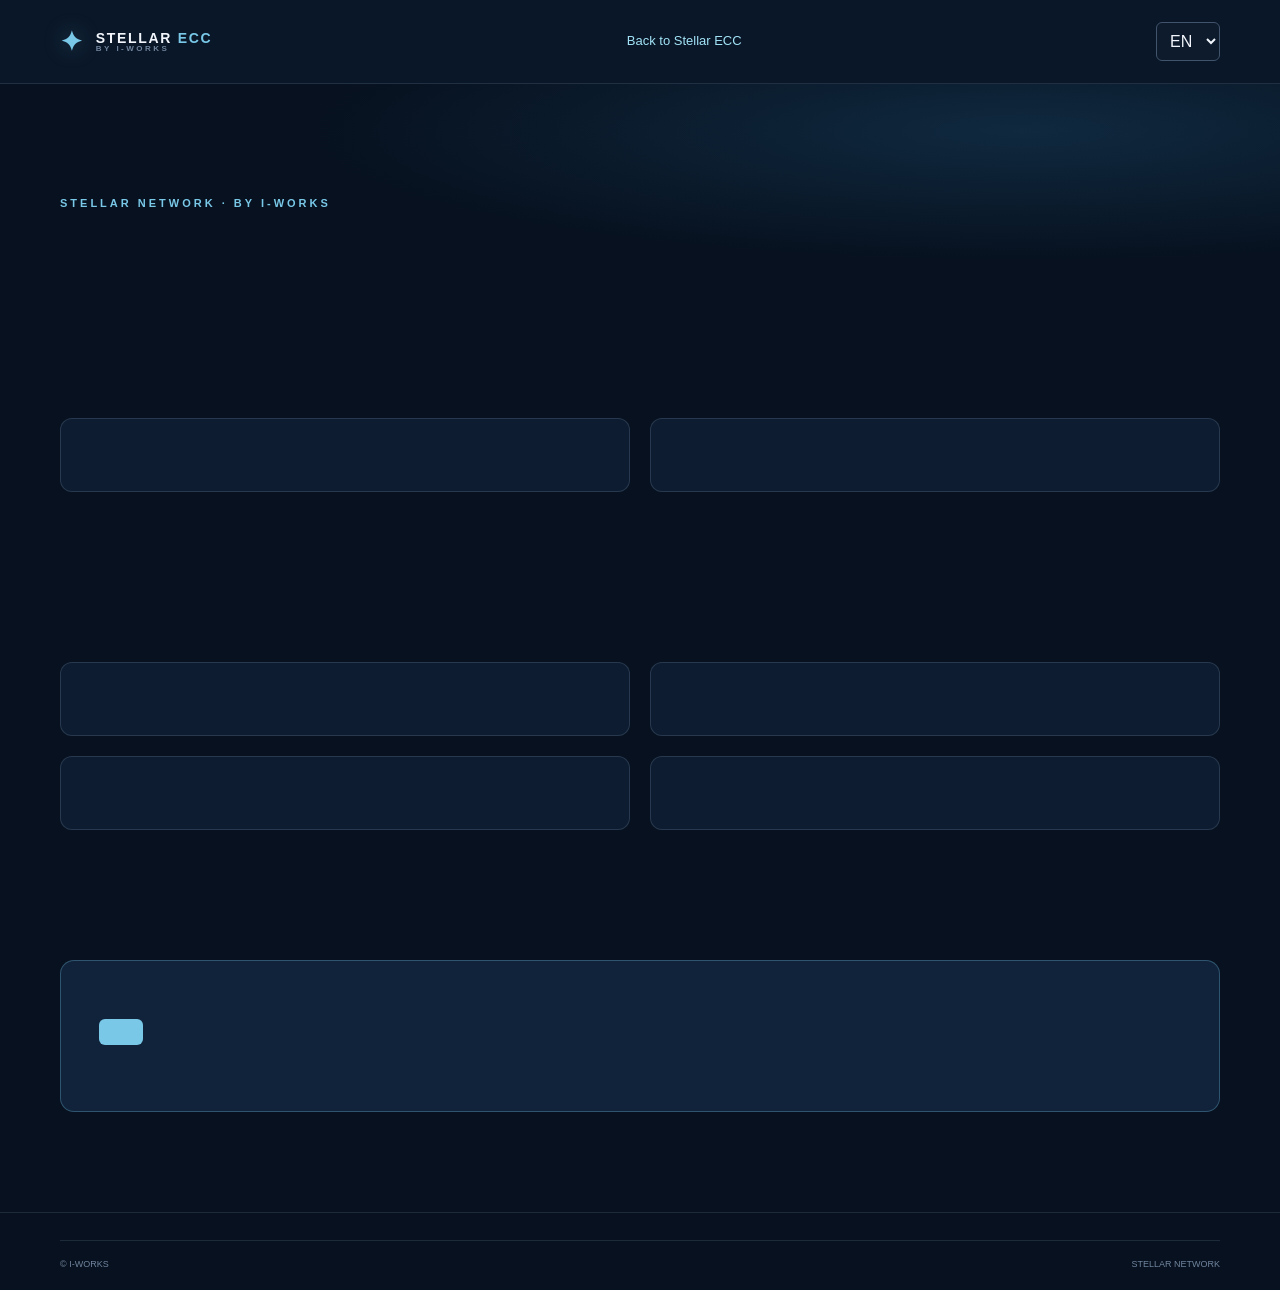
==== network.html @ f01dbefc "Add STELLAR NETWORK enterprise page with two deployment models" ====
<!doctype html>
<html lang="en"><head><meta charset="utf-8"><meta name="viewport" content="width=device-width,initial-scale=1"><meta name="theme-color" content="#07111f"><meta name="description" content="STELLAR NETWORK — private encrypted communication environments by I-WORKS."><title>STELLAR NETWORK — I-WORKS</title><link rel="stylesheet" href="styles.css"><style>
.network-page{min-height:100vh;background:#07111f;color:#f2f6fc}.network-header{border-bottom:1px solid rgba(163,190,220,.14);background:#0a1728}.network-top{display:flex;align-items:center;justify-content:space-between;gap:16px;padding:22px 0;flex-wrap:wrap}.network-back{color:#a2e3f6;font-size:13px}.network-hero{padding:110px 0 85px;background:radial-gradient(ellipse at 80% 20%,rgba(41,112,158,.25),transparent 50%)}.network-kicker{font-size:11px;letter-spacing:3px;color:#79c8e8;font-weight:700}.network-hero h1{font:700 clamp(40px,6vw,76px)/1.15 Manrope,sans-serif;margin:20px 0;max-width:850px}.network-intro{max-width:720px;color:#b6c6d7;font-size:17px}.network-section{padding:70px 0}.network-section h2{font:700 clamp(28px,4vw,44px) Manrope,sans-serif;margin-bottom:30px}.network-grid{display:grid;grid-template-columns:repeat(2,minmax(0,1fr));gap:20px}.network-card{border:1px solid rgba(163,190,220,.18);border-radius:12px;background:#0d1c30;padding:30px}.network-card h3{color:#a2e3f6;font-size:19px;margin-bottom:12px}.network-card p{color:#b6c6d7;font-size:14px}.network-cta{padding:60px 0 100px}.network-cta-inner{border:1px solid rgba(121,200,232,.3);border-radius:14px;padding:38px;background:#10233a}.network-cta-inner p{color:#b6c6d7;margin:12px 0 20px}.network-cta-inner a{display:inline-block;background:#79c8e8;color:#07111f;padding:13px 22px;border-radius:6px;font-weight:700}.network-notice{color:#9aabc0;font-size:12px;margin-top:22px}.network-select{background:#0d1b2d;color:#f2f6fc;border:1px solid #41546b;padding:9px;border-radius:6px}a:focus-visible,select:focus-visible{outline:3px solid #a2e3f6;outline-offset:3px}@media(max-width:700px){.network-hero{padding:75px 0}.network-grid{grid-template-columns:1fr}.network-card{padding:22px}.network-top{padding:18px 0}}
</style></head><body class="network-page"><header class="network-header"><div class="container network-top"><a class="brand" href="index.html"><span class="brand-mark">✦</span><span>STELLAR <b>ECC</b><small>BY I-WORKS</small></span></a><a class="network-back" href="index.html" data-n="back">Back to Stellar ECC</a><label><span class="sr-only">Language</span><select class="network-select" id="languageSelect" aria-label="Choose language"><option value="en">EN</option><option value="mk">МК</option><option value="sq">SQ</option><option value="ru">RU</option><option value="fr">FR</option><option value="it">IT</option></select></label></div></header><main><section class="network-hero"><div class="container"><p class="network-kicker">STELLAR NETWORK · BY I-WORKS</p><h1 data-n="hero"></h1><p class="network-intro" data-n="intro"></p></div></section><section class="network-section"><div class="container"><h2 data-n="models"></h2><div class="network-grid"><article class="network-card"><h3 data-n="cloud"></h3><p data-n="cloudText"></p></article><article class="network-card"><h3 data-n="dedicated"></h3><p data-n="dedicatedText"></p></article></div></div></section><section class="network-section"><div class="container"><h2 data-n="design"></h2><div class="network-grid"><article class="network-card"><h3 data-n="members"></h3><p data-n="membersText"></p></article><article class="network-card"><h3 data-n="admin"></h3><p data-n="adminText"></p></article><article class="network-card"><h3 data-n="monitor"></h3><p data-n="monitorText"></p></article><article class="network-card"><h3 data-n="design"></h3><p data-n="designText"></p></article></div></div></section><section class="network-cta"><div class="container"><div class="network-cta-inner"><h2 data-n="request"></h2><p data-n="requestText"></p><a href="mailto:contact@stellarecc.com?subject=STELLAR%20NETWORK%20Enterprise%20Inquiry" data-n="request"></a><p class="network-notice" data-n="notice"></p></div></div></section></main><footer class="site-footer"><div class="container footer-bottom"><span>© <span id="year"></span> I-WORKS</span><span>STELLAR NETWORK</span></div></footer><script src="network.js"></script></body></html>
---- styles.css ----
:root{--bg:#07111f;--bg-soft:#0a1728;--panel:#0d1c30;--panel-2:#10233a;--ink:#f2f6fc;--muted:#9aabc0;--muted-2:#71859e;--line:rgba(163,190,220,.14);--accent:#79c8e8;--accent-strong:#a2e3f6;--max:1160px}
*{box-sizing:border-box;margin:0;padding:0}
html{scroll-behavior:smooth;scroll-padding-top:92px}
body{background:var(--bg);color:var(--ink);font-family:"DM Sans",sans-serif;line-height:1.7;-webkit-font-smoothing:antialiased}
a{color:inherit;text-decoration:none}
button,select{font:inherit}
.container{width:min(var(--max),calc(100% - 56px));margin-inline:auto}
.sr-only{position:absolute;width:1px;height:1px;padding:0;margin:-1px;overflow:hidden;clip:rect(0,0,0,0);white-space:nowrap;border:0}
.site-header{height:84px;position:sticky;top:0;z-index:50;background:rgba(7,17,31,.88);backdrop-filter:blur(20px);border-bottom:1px solid var(--line)}
.nav-wrap{height:100%;display:flex;align-items:center;justify-content:space-between;gap:28px}
.brand{display:flex;align-items:center;gap:11px;font:800 14px Manrope,sans-serif;letter-spacing:1.7px;white-space:nowrap}
.brand-mark{color:var(--accent);font-size:27px;text-shadow:0 0 22px rgba(121,200,232,.4)}
.brand b{color:var(--accent)}
.brand small{display:block;color:var(--muted-2);font:600 8px "DM Sans",sans-serif;letter-spacing:2.5px;margin-top:-2px}
.nav-links{display:flex;align-items:center;gap:29px}
.nav-links a{font-size:12px;color:#b2bfd0;transition:color .2s}
.nav-links a:hover,.site-footer a:hover{color:var(--accent-strong)}
.nav-actions{display:flex;align-items:center;gap:13px}
.language-select{color:var(--ink);background:#0d1b2d;border:1px solid var(--line);border-radius:7px;padding:9px 10px;font-size:11px;outline:none}
.language-select option{background:#0d1b2d}
.nav-cta{font-size:11px;font-weight:700;border:1px solid rgba(121,200,232,.45);border-radius:6px;padding:10px 15px}
.nav-cta span{color:var(--accent);margin-left:9px}
.menu-toggle{display:none;background:none;border:0;color:var(--ink);font-size:25px}
.hero{min-height:690px;position:relative;overflow:hidden;display:flex;align-items:center;background:radial-gradient(ellipse at 78% 42%,rgba(41,112,158,.18),transparent 38%),linear-gradient(115deg,#07111f 22%,#0a1a2d 100%)}
.hero-grid{position:absolute;inset:0;opacity:.16;background-image:linear-gradient(rgba(151,190,220,.12) 1px,transparent 1px),linear-gradient(90deg,rgba(151,190,220,.12) 1px,transparent 1px);background-size:68px 68px;mask-image:linear-gradient(90deg,transparent,#000)}
.hero-orb{position:absolute;border:1px solid rgba(121,200,232,.13);border-radius:50%;pointer-events:none}
.orb-a{width:520px;height:520px;right:8%;top:9%;box-shadow:0 0 100px rgba(54,133,174,.09),inset 0 0 100px rgba(54,133,174,.06)}
.orb-b{width:340px;height:340px;right:15%;top:22%;border-style:dashed;opacity:.55}
.hero-inner{position:relative;padding:112px 0 125px;z-index:1}
.eyebrow{display:flex;align-items:center;gap:12px;color:var(--accent);font-size:9px;font-weight:700;letter-spacing:2.5px}
.eyebrow-line{width:28px;height:1px;background:var(--accent)}
.hero h1,.section-heading h2,.guidance-inner h2,.download-inner h2{font:700 clamp(43px,6.2vw,76px)/1.12 Manrope,sans-serif;letter-spacing:-3.5px}
.hero h1{margin-top:27px;max-width:760px}
.hero h1 span,.section-heading h2 span,.guidance-inner h2 span,.download-inner h2 span{color:var(--accent)}
.hero-copy{max-width:570px;margin-top:25px;color:#a9b8c9;font-size:15px;line-height:1.9}
.hero-buttons{display:flex;gap:13px;flex-wrap:wrap;margin-top:34px}
.button{min-height:49px;display:inline-flex;align-items:center;justify-content:center;gap:24px;padding:0 20px;border-radius:5px;font-size:11px;font-weight:700;transition:transform .2s,border-color .2s,background .2s}
.button:hover{transform:translateY(-2px)}
.button-primary{background:var(--accent);color:#071522;box-shadow:0 8px 30px rgba(121,200,232,.12)}
.button-primary:hover{background:var(--accent-strong)}
.button-quiet{border:1px solid var(--line);color:#d9e3ef}
.button-quiet:hover{border-color:rgba(121,200,232,.5)}
.hero-meta{display:flex;align-items:center;gap:10px;color:var(--muted-2);font-size:11px;margin-top:54px}
.meta-star{color:var(--accent);font-size:17px}
.hero-index{position:absolute;right:0;bottom:35px;display:flex;align-items:center;gap:12px;color:#71869e;font-size:9px;letter-spacing:1.5px}
.hero-index span:first-child{color:var(--accent)}.hero-index i{width:52px;height:1px;background:var(--line)}
.community-strip{background:#0a1727;border-block:1px solid var(--line);padding:36px 0}
.community-inner{display:flex;align-items:center;justify-content:space-between;gap:35px}
.eyebrow.small{font-size:8px}
.community-inner h2{font:600 22px Manrope,sans-serif;margin-top:8px}
.stat-block{min-width:210px;display:grid;grid-template-columns:auto;justify-items:end}
.stat-block strong{font:700 38px Manrope,sans-serif;color:var(--accent)}
.stat-block>span{font-size:9px;font-weight:700;letter-spacing:1.8px}
.stat-block small{font-size:10px;color:var(--muted-2);margin-top:4px}
.section{padding-block:112px}
.overview-section{display:grid;grid-template-columns:1fr .85fr;gap:100px;align-items:center}
.section-heading h2,.guidance-inner h2{font-size:clamp(36px,4.6vw,55px);letter-spacing:-2.5px;margin-top:22px}
.overview-copy{padding-left:30px;border-left:1px solid rgba(121,200,232,.28)}
.overview-copy p{font-size:14px;color:#c0ccda;line-height:2}
.overview-copy .muted{color:var(--muted-2);font-size:12px;margin-top:15px}
.security-section{padding:110px 0 100px;background:#091727;border-block:1px solid var(--line)}
.centered{text-align:center;max-width:790px;margin:0 auto}
.centered .eyebrow{justify-content:center}
.section-intro{max-width:660px;color:var(--muted);font-size:13px;line-height:1.9;margin-top:18px}
.centered .section-intro{margin-inline:auto}
.security-layout{display:grid;grid-template-columns:.8fr 1.2fr;gap:75px;align-items:center;margin-top:65px}
.security-art{height:410px;position:relative;display:grid;place-items:center;overflow:hidden}
.art-ring{position:absolute;border:1px solid rgba(121,200,232,.23);border-radius:50%;transform:rotate(-28deg)}
.ring-one{width:330px;height:190px}.ring-two{width:430px;height:270px;border-style:dashed;opacity:.65}
.art-core{width:105px;height:105px;display:grid;place-items:center;border:1px solid rgba(121,200,232,.6);border-radius:28px 28px 38px 38px;background:linear-gradient(145deg,#17344b,#0b1a2b);color:var(--accent);font-size:47px;box-shadow:0 0 75px rgba(71,159,198,.18)}
.art-label{position:absolute;bottom:24px;text-align:center;font-size:9px;letter-spacing:2px;color:#9bacc0;line-height:2}
.art-label b{color:var(--accent);font-size:8px}
.security-list{border-top:1px solid var(--line)}
.security-item{display:grid;grid-template-columns:42px 1fr;gap:15px;padding:23px 0;border-bottom:1px solid var(--line)}
.item-number{font:600 11px Manrope,sans-serif;color:var(--accent);padding-top:4px}
.security-item h3,.feature-card h3{font:650 16px Manrope,sans-serif;margin-bottom:8px}
.security-item p{font-size:12px;color:var(--muted);line-height:1.9}
.tag-row{display:flex;gap:7px;flex-wrap:wrap;margin-top:12px}
.tag-row span{font-size:9px;color:#b9d9e8;border:1px solid rgba(121,200,232,.2);padding:4px 8px;border-radius:3px}
.status-pill{display:inline-block;margin-top:11px;padding:5px 8px;border:1px solid rgba(226,184,111,.35);border-radius:3px;color:#e5c58d;font-size:8px;font-weight:700;letter-spacing:1px}
.important-note{display:flex;gap:14px;align-items:flex-start;background:rgba(121,200,232,.055);border:1px solid rgba(121,200,232,.16);padding:18px 20px;margin-top:36px;border-radius:5px}
.note-icon{width:19px;height:19px;flex:0 0 19px;border:1px solid var(--accent);border-radius:50%;display:grid;place-items:center;color:var(--accent);font:700 11px Manrope}
.important-note p{font-size:11px;color:#b1c0d0;line-height:1.9}
.features-section .section-intro{margin-top:13px}
.feature-grid{display:grid;grid-template-columns:repeat(4,1fr);gap:13px;margin-top:43px}
.feature-card{position:relative;min-height:235px;padding:25px 21px;background:linear-gradient(145deg,#102138,#0b192a);border:1px solid var(--line);border-radius:6px;transition:transform .2s,border-color .2s}
.feature-card:hover{transform:translateY(-4px);border-color:rgba(121,200,232,.4)}
.feature-symbol{color:var(--accent);font-size:26px}
.card-index{position:absolute;right:20px;top:27px;color:#657a91;font-size:9px;letter-spacing:1px}
.feature-card h3{margin-top:32px}
.feature-card>p:last-child{font-size:11px;color:var(--muted);line-height:1.9}
.guidance-section{padding:105px 0;background:#0a1727;border-block:1px solid var(--line)}
.guidance-inner{display:grid;grid-template-columns:1fr 1fr;gap:85px;align-items:center}
.guidance-inner .section-intro{max-width:440px}
.guidance-list{list-style:none;border-top:1px solid var(--line)}
.guidance-list li{position:relative;padding:14px 10px 14px 28px;border-bottom:1px solid var(--line);font-size:12px;color:#c1ccda}
.guidance-list li:before{content:"✓";position:absolute;left:2px;color:var(--accent)}
.disclaimer{margin-top:45px;padding-top:22px;border-top:1px solid var(--line)}
.disclaimer strong{font:600 12px Manrope,sans-serif;color:#d8e5f1}
.disclaimer p{font-size:11px;color:var(--muted-2);margin-top:6px;max-width:850px}
.download-section{padding:110px 0;text-align:center;background:radial-gradient(ellipse at 50% 75%,rgba(35,103,145,.2),transparent 48%),#07111f;border-top:1px solid var(--line)}
.download-inner .eyebrow{justify-content:center}
.download-inner h2{font-size:clamp(38px,5vw,60px);margin-top:20px}
.download-inner>p:not(.eyebrow){color:var(--muted);font-size:13px;margin:16px 0 28px}
.download-button{margin:auto;min-width:220px}
.download-inner small{display:block;color:var(--muted-2);font-size:10px;margin-top:16px}
.site-footer{border-top:1px solid var(--line);padding:27px 0 18px}
.footer-main,.footer-bottom{display:flex;align-items:center;justify-content:space-between;gap:20px}
.footer-main{padding-bottom:23px}
.footer-main>p,.footer-main>a:last-child,.footer-bottom{font-size:10px;color:var(--muted-2)}
.footer-bottom{border-top:1px solid var(--line);padding-top:16px;font-size:9px}
@media(max-width:900px){.nav-links{gap:15px}.nav-links a{font-size:11px}.nav-cta{display:none}.security-layout{gap:35px}.feature-grid{grid-template-columns:repeat(2,1fr)}}
@media(max-width:700px){
.site-header{position:sticky;top:0;z-index:1000}
.nav-wrap{position:relative}
.menu-toggle{
  display:flex;align-items:center;justify-content:center;
  order:3;width:44px;height:44px;position:relative;z-index:1002;
  cursor:pointer;pointer-events:auto;touch-action:manipulation;
}
.nav-links{
  display:none;position:absolute;top:calc(100% + 1px);
  left:0;right:0;z-index:1001;padding:22px;
  background:#0a1727;border:1px solid var(--line);
  border-radius:0 0 12px 12px;box-shadow:0 18px 35px rgba(0,0,0,.4);
  flex-direction:column;align-items:stretch;gap:0;
}
.nav-links.open{display:flex}
.nav-links a{display:block;width:100%;padding:13px 4px;font-size:14px;border-bottom:1px solid var(--line)}
.container{width:min(var(--max),calc(100% - 38px))}.site-header{height:72px}.nav-wrap{gap:12px}.menu-toggle{display:block;order:3}.nav-actions{margin-left:auto}.nav-links{display:none;position:absolute;top:71px;left:0;right:0;padding:22px 22px 25px;background:#0a1727;border-bottom:1px solid var(--line);flex-direction:column;align-items:flex-start;gap:17px}.nav-links.open{display:flex}.nav-links a{font-size:13px}.hero{min-height:630px}.hero-inner{padding:95px 0 105px}.hero h1{font-size:clamp(43px,11vw,64px);letter-spacing:-2.7px}.hero-copy{font-size:13px}.orb-a{right:-260px}.orb-b{right:-180px}.hero-index{bottom:23px}.community-inner{align-items:flex-start;flex-direction:column;gap:20px}.stat-block{justify-items:start}.stat-block strong{font-size:34px}.section{padding-block:82px}.overview-section{grid-template-columns:1fr;gap:28px}.overview-copy{padding-left:18px}.section-heading h2,.guidance-inner h2{font-size:clamp(35px,9vw,48px)}.security-section,.guidance-section{padding:82px 0}.security-layout{grid-template-columns:1fr;gap:20px;margin-top:35px}.security-art{height:270px}.ring-one{width:250px;height:145px}.ring-two{width:330px;height:205px}.art-core{width:83px;height:83px;font-size:38px}.guidance-inner{grid-template-columns:1fr;gap:28px}.feature-grid{gap:10px}.feature-card{min-height:220px;padding:20px 16px}.download-section{padding:85px 0}.footer-main{align-items:flex-start;flex-wrap:wrap}.footer-main>p{order:3;width:100%}.footer-bottom{align-items:flex-start;flex-direction:column;gap:5px}}
@media(max-width:420px){.brand{font-size:12px;gap:7px}.brand-mark{font-size:23px}.language-select{padding:8px 7px}.hero-buttons{align-items:stretch;flex-direction:column;max-width:260px}.button{width:100%}.feature-grid{grid-template-columns:1fr}.feature-card{min-height:190px}.feature-card h3{margin-top:20px}.footer-bottom{font-size:8px}}
@media(prefers-reduced-motion:reduce){*,*::before,*::after{scroll-behavior:auto!important;transition:none!important;animation:none!important}}

.download-buttons{
  display:flex;
  flex-wrap:wrap;
  gap:13px;
  margin-top:30px;
}
.download-buttons .download-button{
  margin:0;
}
@media(max-width:700px){
  .download-buttons{
    flex-direction:column;
    max-width:280px;
  }
  .download-buttons .download-button{
    width:100%;
  }
}


/* Contact section */
.contact-section{padding:100px 0;background:linear-gradient(180deg,#091626,#0b1b2d)}
.contact-inner h2{font:700 clamp(36px,5vw,58px)/1.15 Manrope,sans-serif;letter-spacing:-2px;margin-top:20px}
.contact-inner>.section-intro{margin-top:16px;color:#a9b8c9}
.contact-grid{display:grid;grid-template-columns:repeat(3,minmax(0,1fr));gap:18px;margin-top:38px}
.contact-card{display:flex;flex-direction:column;gap:13px;padding:27px 23px;background:#0d1b2d;border:1px solid var(--line);border-radius:9px;transition:border-color .2s,transform .2s}
.contact-card:hover{border-color:var(--accent);transform:translateY(-3px)}
.contact-card-icon{font-size:25px;color:var(--accent)}
.contact-card h3{font:700 17px Manrope,sans-serif}
.contact-card>span:last-child{font-size:12px;color:var(--accent)}
@media(max-width:700px){.contact-section{padding:75px 0}.contact-grid{grid-template-columns:1fr;gap:12px}.contact-card{padding:22px}}
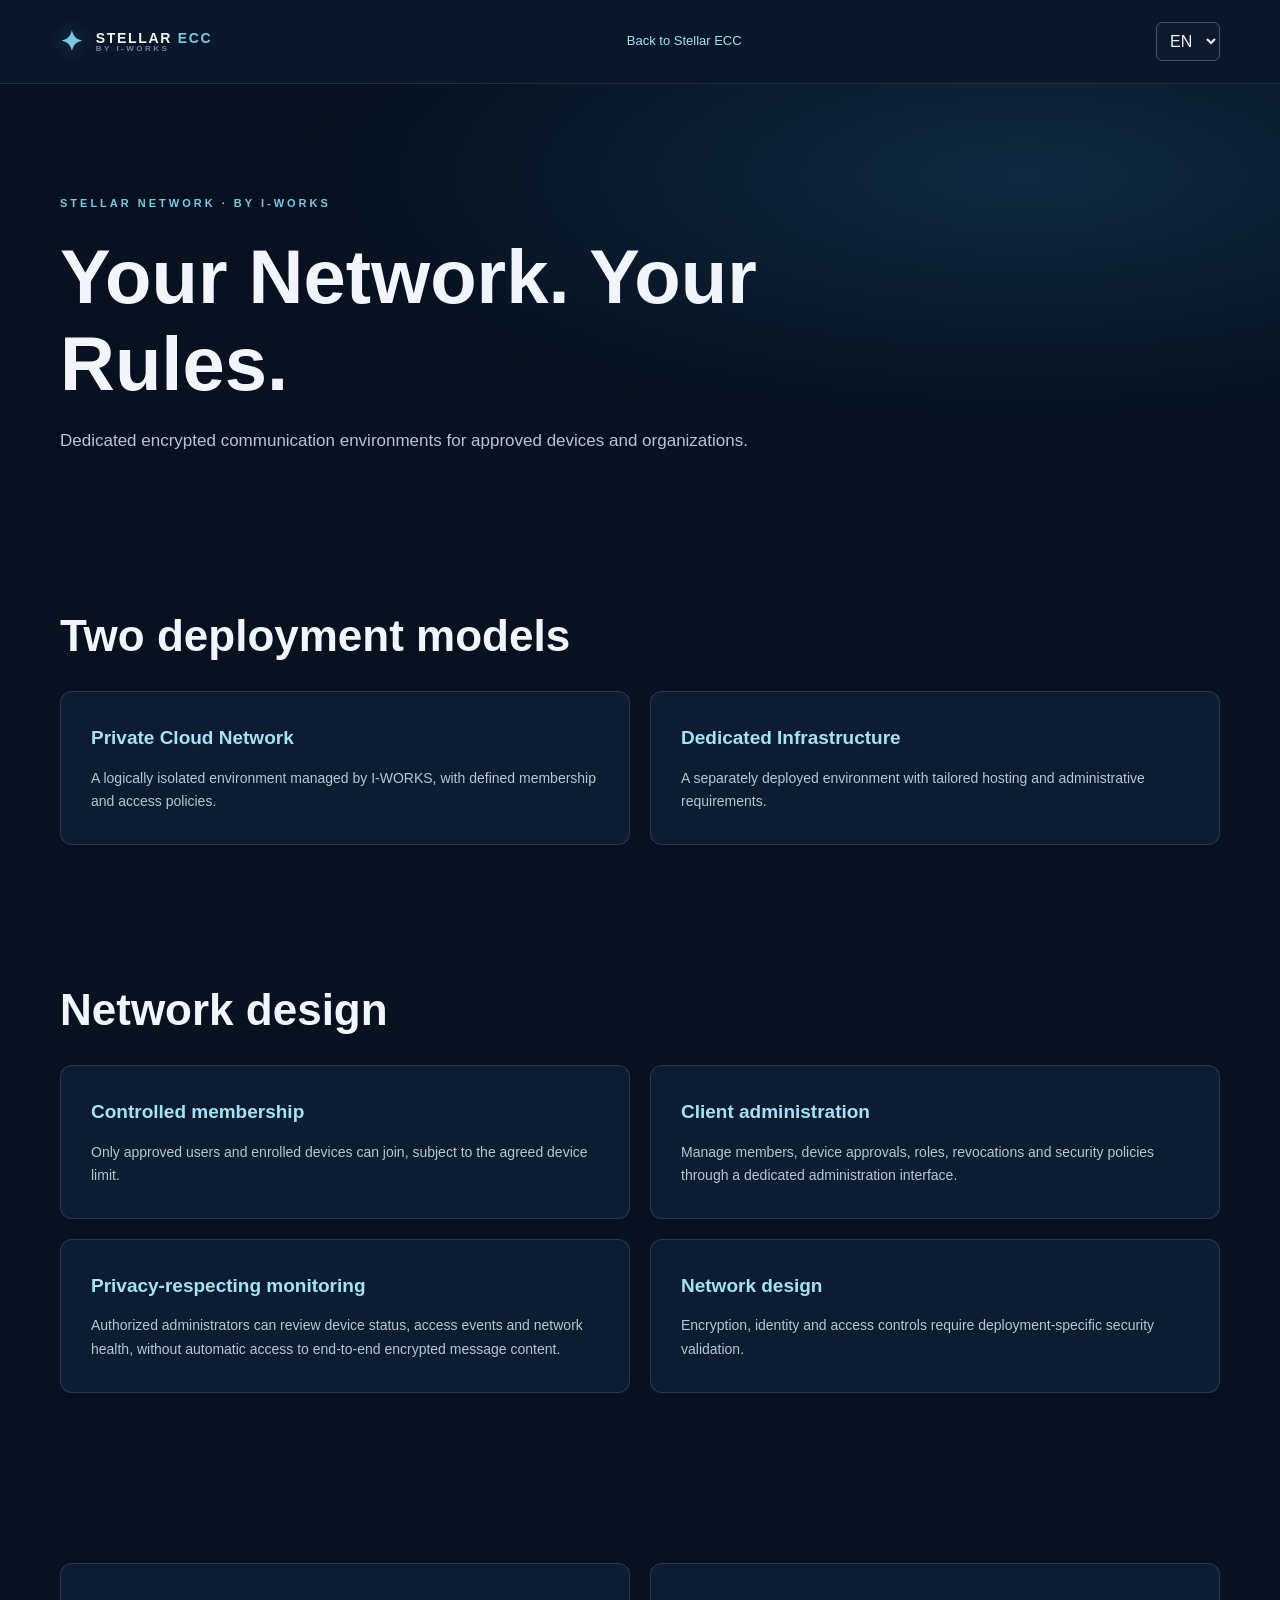
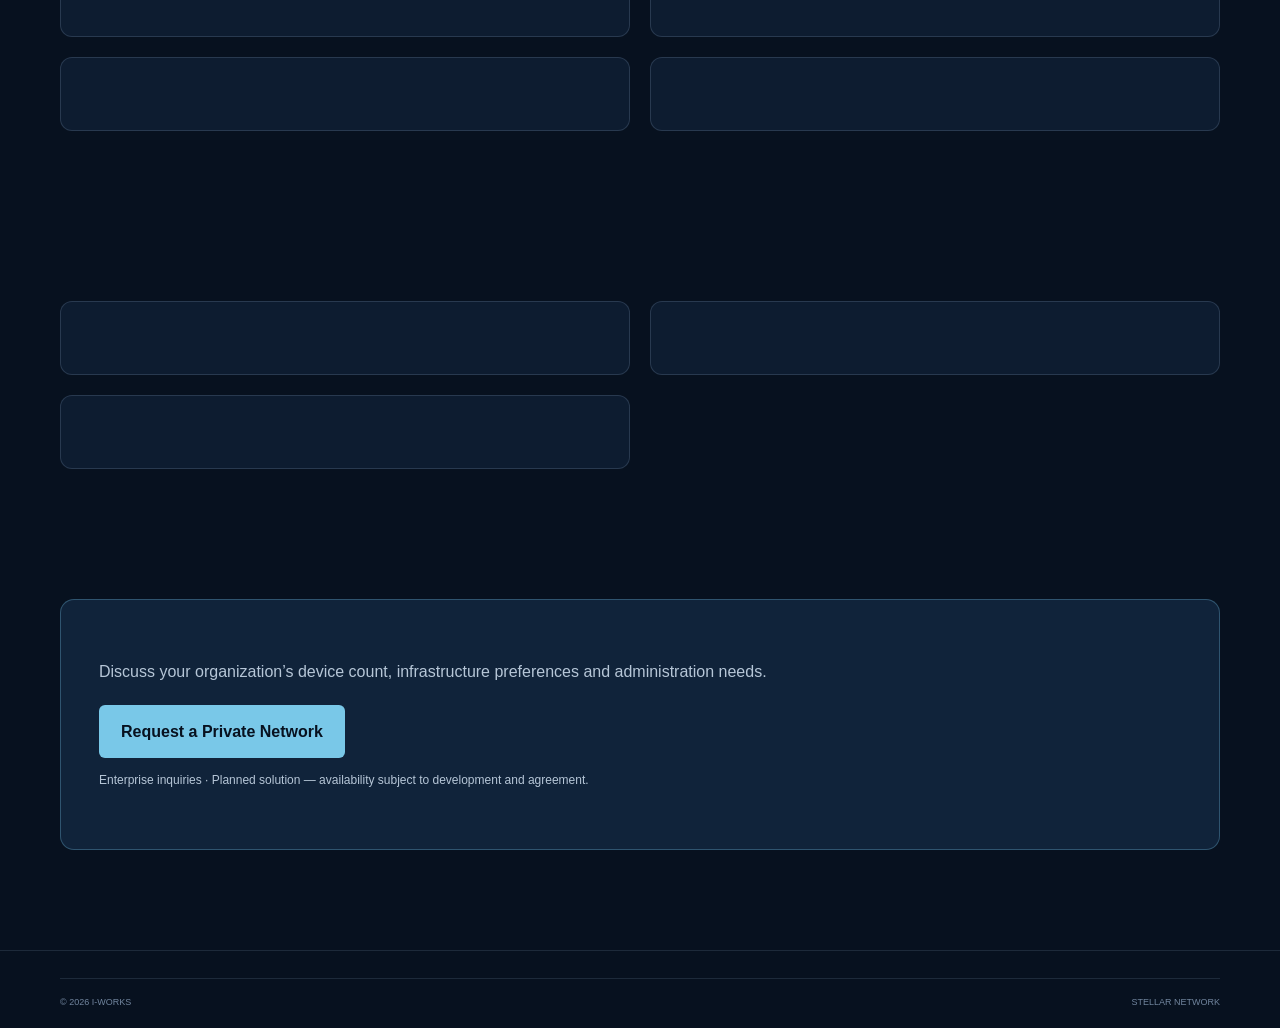
==== commit 61fd0078: "Expand STELLAR NETWORK audience and benefits sections" ====
--- a/network.html
+++ b/network.html
@@ -1,4 +1,4 @@
 <!doctype html>
 <html lang="en"><head><meta charset="utf-8"><meta name="viewport" content="width=device-width,initial-scale=1"><meta name="theme-color" content="#07111f"><meta name="description" content="STELLAR NETWORK — private encrypted communication environments by I-WORKS."><title>STELLAR NETWORK — I-WORKS</title><link rel="stylesheet" href="styles.css"><style>
 .network-page{min-height:100vh;background:#07111f;color:#f2f6fc}.network-header{border-bottom:1px solid rgba(163,190,220,.14);background:#0a1728}.network-top{display:flex;align-items:center;justify-content:space-between;gap:16px;padding:22px 0;flex-wrap:wrap}.network-back{color:#a2e3f6;font-size:13px}.network-hero{padding:110px 0 85px;background:radial-gradient(ellipse at 80% 20%,rgba(41,112,158,.25),transparent 50%)}.network-kicker{font-size:11px;letter-spacing:3px;color:#79c8e8;font-weight:700}.network-hero h1{font:700 clamp(40px,6vw,76px)/1.15 Manrope,sans-serif;margin:20px 0;max-width:850px}.network-intro{max-width:720px;color:#b6c6d7;font-size:17px}.network-section{padding:70px 0}.network-section h2{font:700 clamp(28px,4vw,44px) Manrope,sans-serif;margin-bottom:30px}.network-grid{display:grid;grid-template-columns:repeat(2,minmax(0,1fr));gap:20px}.network-card{border:1px solid rgba(163,190,220,.18);border-radius:12px;background:#0d1c30;padding:30px}.network-card h3{color:#a2e3f6;font-size:19px;margin-bottom:12px}.network-card p{color:#b6c6d7;font-size:14px}.network-cta{padding:60px 0 100px}.network-cta-inner{border:1px solid rgba(121,200,232,.3);border-radius:14px;padding:38px;background:#10233a}.network-cta-inner p{color:#b6c6d7;margin:12px 0 20px}.network-cta-inner a{display:inline-block;background:#79c8e8;color:#07111f;padding:13px 22px;border-radius:6px;font-weight:700}.network-notice{color:#9aabc0;font-size:12px;margin-top:22px}.network-select{background:#0d1b2d;color:#f2f6fc;border:1px solid #41546b;padding:9px;border-radius:6px}a:focus-visible,select:focus-visible{outline:3px solid #a2e3f6;outline-offset:3px}@media(max-width:700px){.network-hero{padding:75px 0}.network-grid{grid-template-columns:1fr}.network-card{padding:22px}.network-top{padding:18px 0}}
-</style></head><body class="network-page"><header class="network-header"><div class="container network-top"><a class="brand" href="index.html"><span class="brand-mark">✦</span><span>STELLAR <b>ECC</b><small>BY I-WORKS</small></span></a><a class="network-back" href="index.html" data-n="back">Back to Stellar ECC</a><label><span class="sr-only">Language</span><select class="network-select" id="languageSelect" aria-label="Choose language"><option value="en">EN</option><option value="mk">МК</option><option value="sq">SQ</option><option value="ru">RU</option><option value="fr">FR</option><option value="it">IT</option></select></label></div></header><main><section class="network-hero"><div class="container"><p class="network-kicker">STELLAR NETWORK · BY I-WORKS</p><h1 data-n="hero"></h1><p class="network-intro" data-n="intro"></p></div></section><section class="network-section"><div class="container"><h2 data-n="models"></h2><div class="network-grid"><article class="network-card"><h3 data-n="cloud"></h3><p data-n="cloudText"></p></article><article class="network-card"><h3 data-n="dedicated"></h3><p data-n="dedicatedText"></p></article></div></div></section><section class="network-section"><div class="container"><h2 data-n="design"></h2><div class="network-grid"><article class="network-card"><h3 data-n="members"></h3><p data-n="membersText"></p></article><article class="network-card"><h3 data-n="admin"></h3><p data-n="adminText"></p></article><article class="network-card"><h3 data-n="monitor"></h3><p data-n="monitorText"></p></article><article class="network-card"><h3 data-n="design"></h3><p data-n="designText"></p></article></div></div></section><section class="network-cta"><div class="container"><div class="network-cta-inner"><h2 data-n="request"></h2><p data-n="requestText"></p><a href="mailto:contact@stellarecc.com?subject=STELLAR%20NETWORK%20Enterprise%20Inquiry" data-n="request"></a><p class="network-notice" data-n="notice"></p></div></div></section></main><footer class="site-footer"><div class="container footer-bottom"><span>© <span id="year"></span> I-WORKS</span><span>STELLAR NETWORK</span></div></footer><script src="network.js"></script></body></html>+</style></head><body class="network-page"><header class="network-header"><div class="container network-top"><a class="brand" href="index.html"><span class="brand-mark">✦</span><span>STELLAR <b>ECC</b><small>BY I-WORKS</small></span></a><a class="network-back" href="index.html" data-n="back">Back to Stellar ECC</a><label><span class="sr-only">Language</span><select class="network-select" id="languageSelect" aria-label="Choose language"><option value="en">EN</option><option value="mk">МК</option><option value="sq">SQ</option><option value="ru">RU</option><option value="fr">FR</option><option value="it">IT</option></select></label></div></header><main><section class="network-hero"><div class="container"><p class="network-kicker">STELLAR NETWORK · BY I-WORKS</p><h1 data-n="hero"></h1><p class="network-intro" data-n="intro"></p></div></section><section class="network-section"><div class="container"><h2 data-n="models"></h2><div class="network-grid"><article class="network-card"><h3 data-n="cloud"></h3><p data-n="cloudText"></p></article><article class="network-card"><h3 data-n="dedicated"></h3><p data-n="dedicatedText"></p></article></div></div></section><section class="network-section"><div class="container"><h2 data-n="design"></h2><div class="network-grid"><article class="network-card"><h3 data-n="members"></h3><p data-n="membersText"></p></article><article class="network-card"><h3 data-n="admin"></h3><p data-n="adminText"></p></article><article class="network-card"><h3 data-n="monitor"></h3><p data-n="monitorText"></p></article><article class="network-card"><h3 data-n="design"></h3><p data-n="designText"></p></article></div></div></section><section class="network-section" id="audience"><div class="container"><h2 data-n="audienceTitle"></h2><p class="network-intro" data-n="audienceIntro"></p><div class="network-grid" style="margin-top:30px"><article class="network-card"><h3 data-n="aud1"></h3><p data-n="aud1Text"></p></article><article class="network-card"><h3 data-n="aud2"></h3><p data-n="aud2Text"></p></article><article class="network-card"><h3 data-n="aud3"></h3><p data-n="aud3Text"></p></article><article class="network-card"><h3 data-n="aud4"></h3><p data-n="aud4Text"></p></article></div></div></section><section class="network-section" id="benefits"><div class="container"><h2 data-n="whyTitle"></h2><p class="network-intro" data-n="whyIntro"></p><div class="network-grid" style="margin-top:30px"><article class="network-card"><h3 data-n="why1"></h3><p data-n="why1Text"></p></article><article class="network-card"><h3 data-n="why2"></h3><p data-n="why2Text"></p></article><article class="network-card"><h3 data-n="why3"></h3><p data-n="why3Text"></p></article></div></div></section><section class="network-cta"><div class="container"><div class="network-cta-inner"><h2 data-n="consultTitle"></h2><p data-n="consultText"></p><p data-n="requestText"></p><a href="mailto:contact@stellarecc.com?subject=STELLAR%20NETWORK%20Enterprise%20Inquiry" data-n="request"></a><p class="network-notice" data-n="notice"></p></div></div></section></main><footer class="site-footer"><div class="container footer-bottom"><span>© <span id="year"></span> I-WORKS</span><span>STELLAR NETWORK</span></div></footer><script src="network.js"></script></body></html>
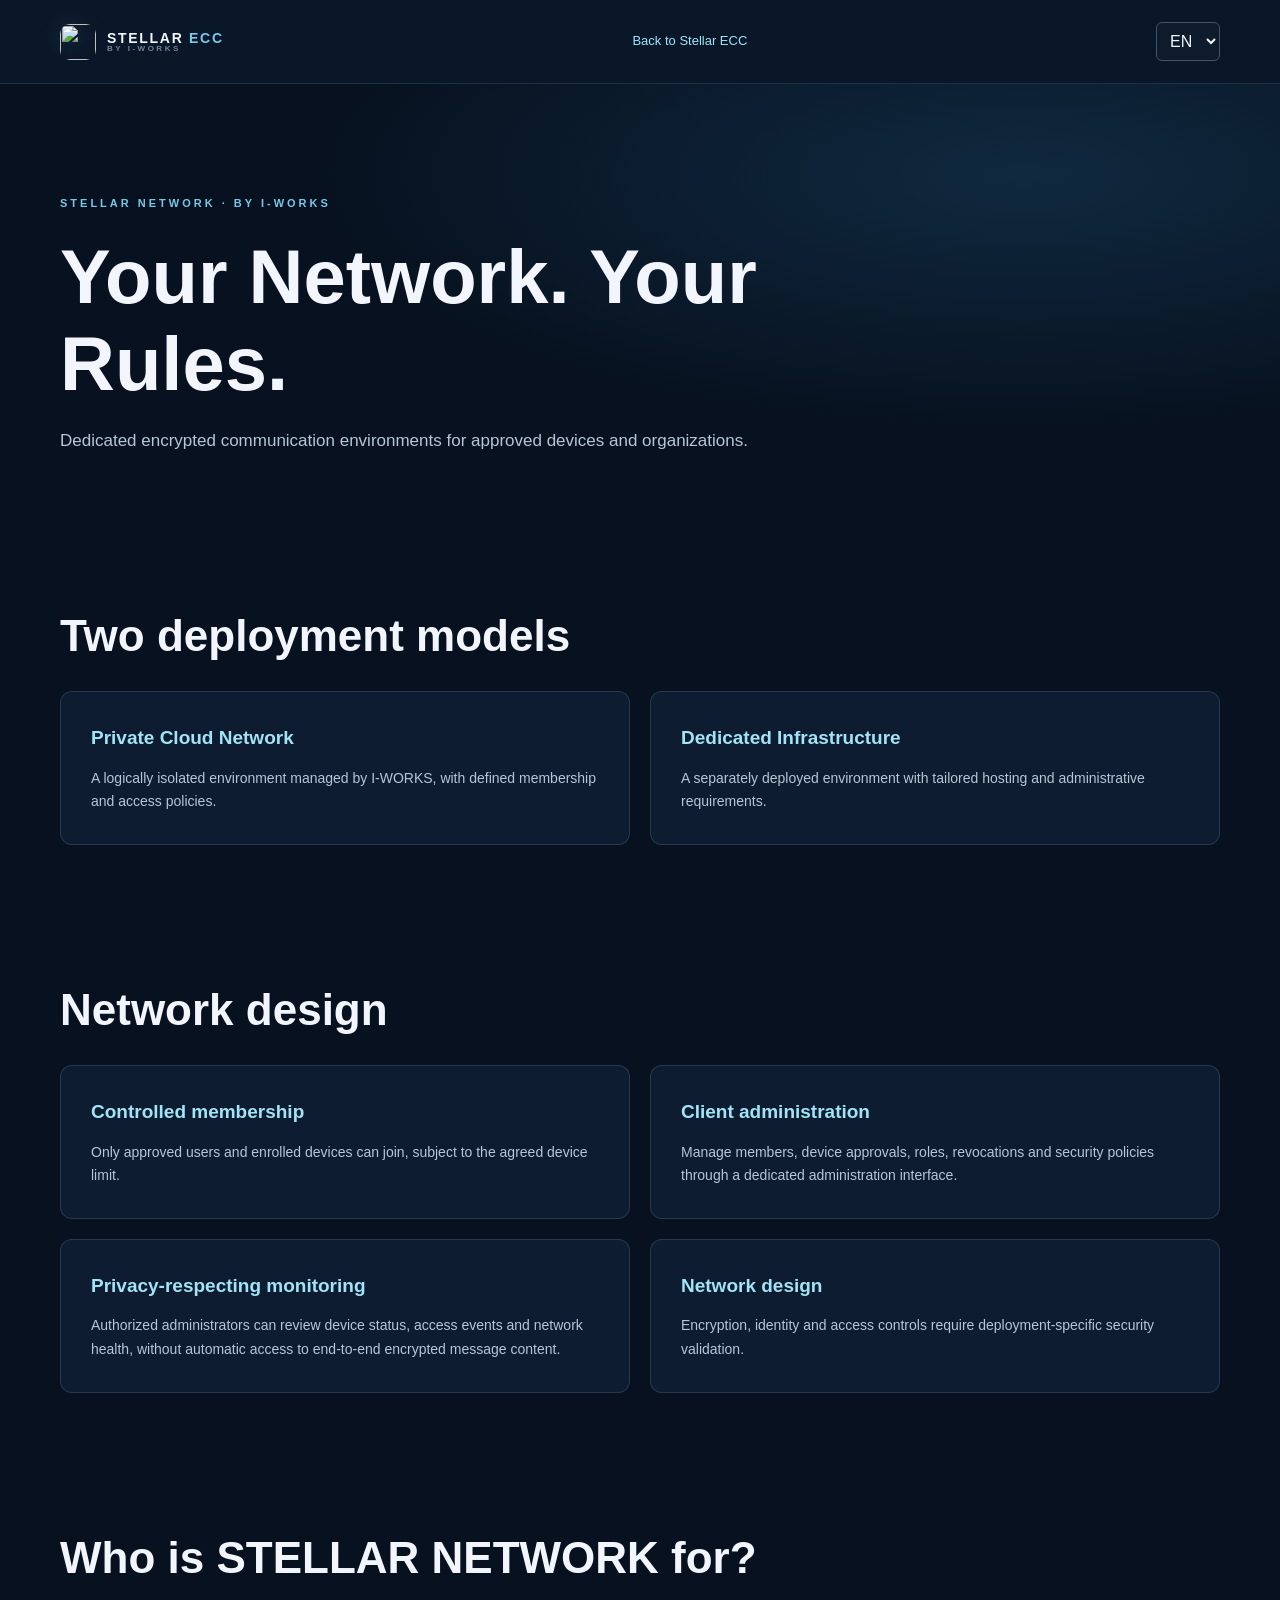
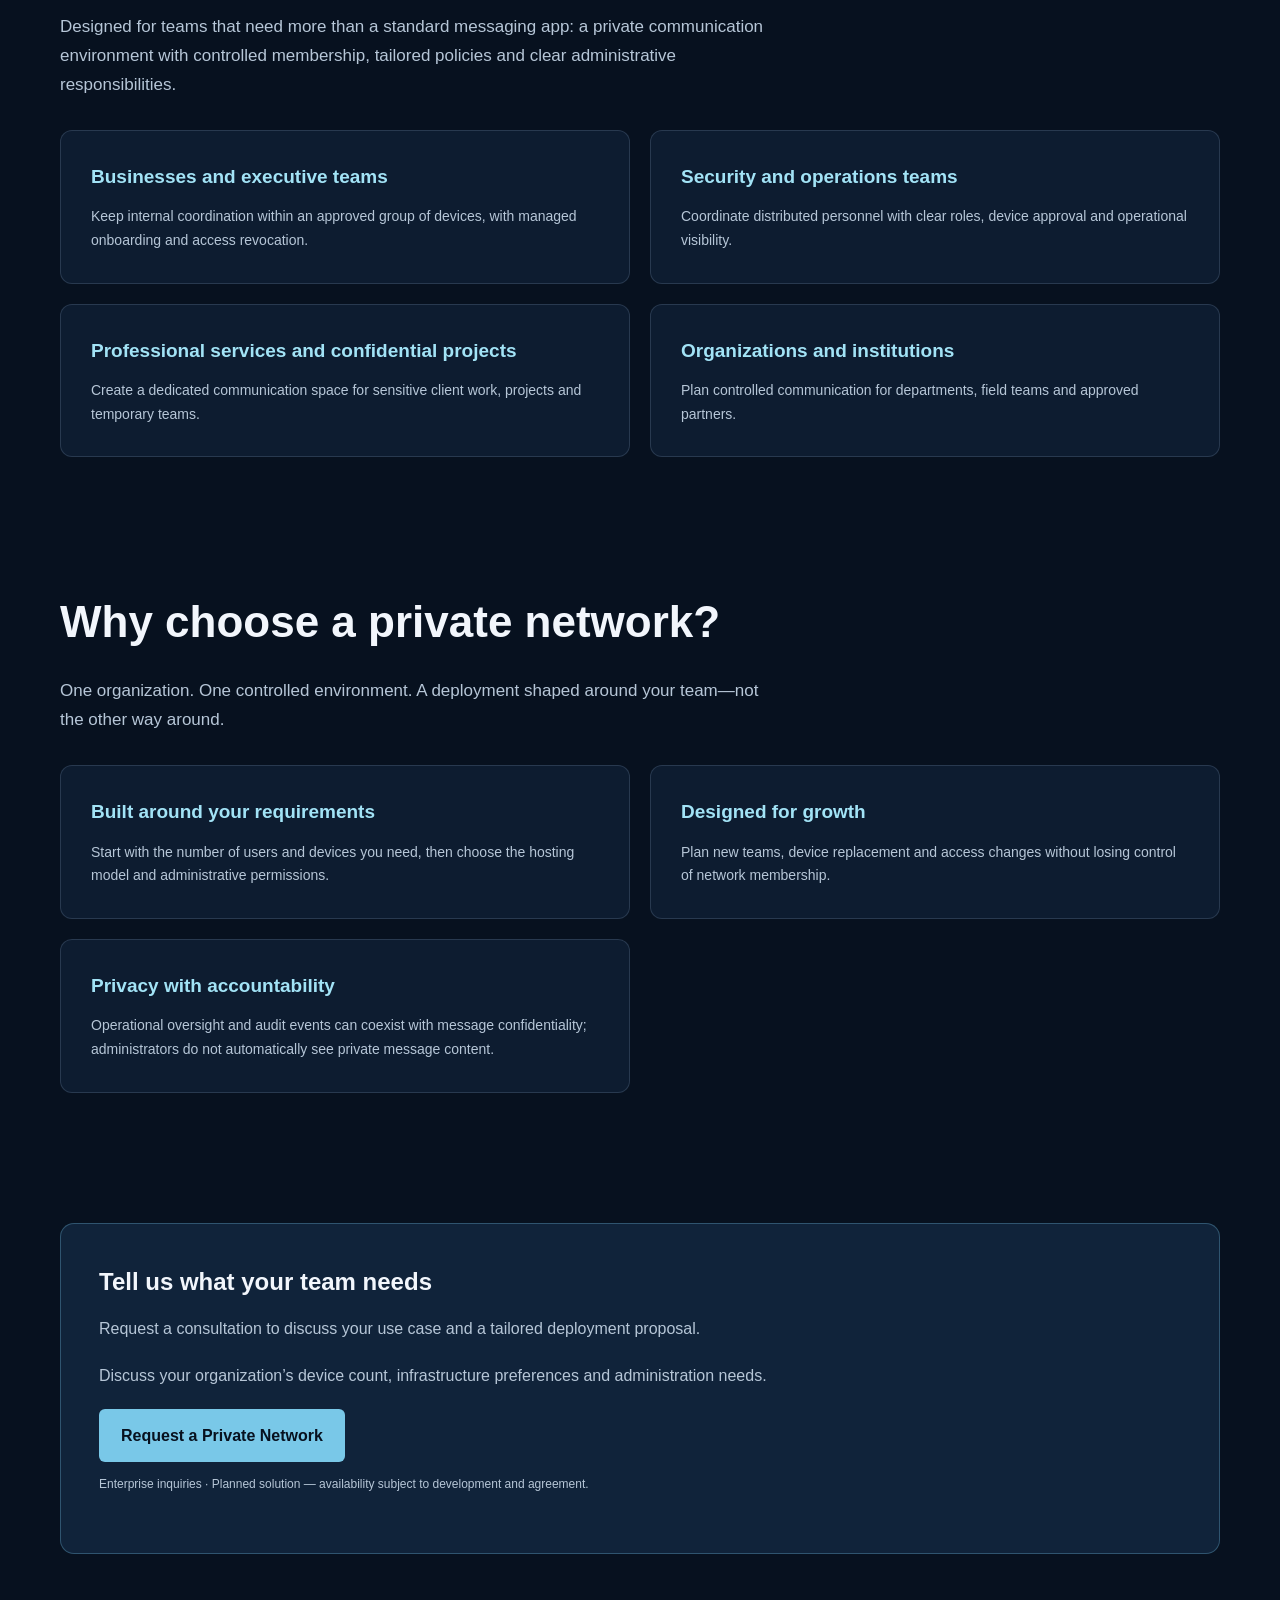
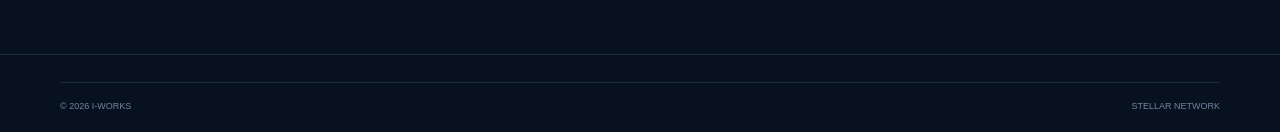
==== commit f8b3df84: "Update Stellar website logo" ====
--- a/network.html
+++ b/network.html
@@ -1,4 +1,4 @@
 <!doctype html>
-<html lang="en"><head><meta charset="utf-8"><meta name="viewport" content="width=device-width,initial-scale=1"><meta name="theme-color" content="#07111f"><meta name="description" content="STELLAR NETWORK — private encrypted communication environments by I-WORKS."><title>STELLAR NETWORK — I-WORKS</title><link rel="stylesheet" href="styles.css"><style>
+<html lang="en"><head><meta charset="utf-8"><meta name="viewport" content="width=device-width,initial-scale=1"><meta name="theme-color" content="#07111f"><meta name="description" content="STELLAR NETWORK — private encrypted communication environments by I-WORKS."><title>STELLAR NETWORK — I-WORKS</title><link rel="icon" type="image/png" href="stellar-logo.png"><link rel="stylesheet" href="styles.css"><style>
 .network-page{min-height:100vh;background:#07111f;color:#f2f6fc}.network-header{border-bottom:1px solid rgba(163,190,220,.14);background:#0a1728}.network-top{display:flex;align-items:center;justify-content:space-between;gap:16px;padding:22px 0;flex-wrap:wrap}.network-back{color:#a2e3f6;font-size:13px}.network-hero{padding:110px 0 85px;background:radial-gradient(ellipse at 80% 20%,rgba(41,112,158,.25),transparent 50%)}.network-kicker{font-size:11px;letter-spacing:3px;color:#79c8e8;font-weight:700}.network-hero h1{font:700 clamp(40px,6vw,76px)/1.15 Manrope,sans-serif;margin:20px 0;max-width:850px}.network-intro{max-width:720px;color:#b6c6d7;font-size:17px}.network-section{padding:70px 0}.network-section h2{font:700 clamp(28px,4vw,44px) Manrope,sans-serif;margin-bottom:30px}.network-grid{display:grid;grid-template-columns:repeat(2,minmax(0,1fr));gap:20px}.network-card{border:1px solid rgba(163,190,220,.18);border-radius:12px;background:#0d1c30;padding:30px}.network-card h3{color:#a2e3f6;font-size:19px;margin-bottom:12px}.network-card p{color:#b6c6d7;font-size:14px}.network-cta{padding:60px 0 100px}.network-cta-inner{border:1px solid rgba(121,200,232,.3);border-radius:14px;padding:38px;background:#10233a}.network-cta-inner p{color:#b6c6d7;margin:12px 0 20px}.network-cta-inner a{display:inline-block;background:#79c8e8;color:#07111f;padding:13px 22px;border-radius:6px;font-weight:700}.network-notice{color:#9aabc0;font-size:12px;margin-top:22px}.network-select{background:#0d1b2d;color:#f2f6fc;border:1px solid #41546b;padding:9px;border-radius:6px}a:focus-visible,select:focus-visible{outline:3px solid #a2e3f6;outline-offset:3px}@media(max-width:700px){.network-hero{padding:75px 0}.network-grid{grid-template-columns:1fr}.network-card{padding:22px}.network-top{padding:18px 0}}
-</style></head><body class="network-page"><header class="network-header"><div class="container network-top"><a class="brand" href="index.html"><span class="brand-mark">✦</span><span>STELLAR <b>ECC</b><small>BY I-WORKS</small></span></a><a class="network-back" href="index.html" data-n="back">Back to Stellar ECC</a><label><span class="sr-only">Language</span><select class="network-select" id="languageSelect" aria-label="Choose language"><option value="en">EN</option><option value="mk">МК</option><option value="sq">SQ</option><option value="ru">RU</option><option value="fr">FR</option><option value="it">IT</option></select></label></div></header><main><section class="network-hero"><div class="container"><p class="network-kicker">STELLAR NETWORK · BY I-WORKS</p><h1 data-n="hero"></h1><p class="network-intro" data-n="intro"></p></div></section><section class="network-section"><div class="container"><h2 data-n="models"></h2><div class="network-grid"><article class="network-card"><h3 data-n="cloud"></h3><p data-n="cloudText"></p></article><article class="network-card"><h3 data-n="dedicated"></h3><p data-n="dedicatedText"></p></article></div></div></section><section class="network-section"><div class="container"><h2 data-n="design"></h2><div class="network-grid"><article class="network-card"><h3 data-n="members"></h3><p data-n="membersText"></p></article><article class="network-card"><h3 data-n="admin"></h3><p data-n="adminText"></p></article><article class="network-card"><h3 data-n="monitor"></h3><p data-n="monitorText"></p></article><article class="network-card"><h3 data-n="design"></h3><p data-n="designText"></p></article></div></div></section><section class="network-section" id="audience"><div class="container"><h2 data-n="audienceTitle"></h2><p class="network-intro" data-n="audienceIntro"></p><div class="network-grid" style="margin-top:30px"><article class="network-card"><h3 data-n="aud1"></h3><p data-n="aud1Text"></p></article><article class="network-card"><h3 data-n="aud2"></h3><p data-n="aud2Text"></p></article><article class="network-card"><h3 data-n="aud3"></h3><p data-n="aud3Text"></p></article><article class="network-card"><h3 data-n="aud4"></h3><p data-n="aud4Text"></p></article></div></div></section><section class="network-section" id="benefits"><div class="container"><h2 data-n="whyTitle"></h2><p class="network-intro" data-n="whyIntro"></p><div class="network-grid" style="margin-top:30px"><article class="network-card"><h3 data-n="why1"></h3><p data-n="why1Text"></p></article><article class="network-card"><h3 data-n="why2"></h3><p data-n="why2Text"></p></article><article class="network-card"><h3 data-n="why3"></h3><p data-n="why3Text"></p></article></div></div></section><section class="network-cta"><div class="container"><div class="network-cta-inner"><h2 data-n="consultTitle"></h2><p data-n="consultText"></p><p data-n="requestText"></p><a href="mailto:contact@stellarecc.com?subject=STELLAR%20NETWORK%20Enterprise%20Inquiry" data-n="request"></a><p class="network-notice" data-n="notice"></p></div></div></section></main><footer class="site-footer"><div class="container footer-bottom"><span>© <span id="year"></span> I-WORKS</span><span>STELLAR NETWORK</span></div></footer><script src="network.js"></script></body></html>+</style></head><body class="network-page"><header class="network-header"><div class="container network-top"><a class="brand" href="index.html"><img class="brand-mark" src="stellar-logo.png" alt="" width="36" height="36" decoding="async"><span>STELLAR <b>ECC</b><small>BY I-WORKS</small></span></a><a class="network-back" href="index.html" data-n="back">Back to Stellar ECC</a><label><span class="sr-only">Language</span><select class="network-select" id="languageSelect" aria-label="Choose language"><option value="en">EN</option><option value="mk">МК</option><option value="sq">SQ</option><option value="ru">RU</option><option value="fr">FR</option><option value="it">IT</option></select></label></div></header><main><section class="network-hero"><div class="container"><p class="network-kicker">STELLAR NETWORK · BY I-WORKS</p><h1 data-n="hero"></h1><p class="network-intro" data-n="intro"></p></div></section><section class="network-section"><div class="container"><h2 data-n="models"></h2><div class="network-grid"><article class="network-card"><h3 data-n="cloud"></h3><p data-n="cloudText"></p></article><article class="network-card"><h3 data-n="dedicated"></h3><p data-n="dedicatedText"></p></article></div></div></section><section class="network-section"><div class="container"><h2 data-n="design"></h2><div class="network-grid"><article class="network-card"><h3 data-n="members"></h3><p data-n="membersText"></p></article><article class="network-card"><h3 data-n="admin"></h3><p data-n="adminText"></p></article><article class="network-card"><h3 data-n="monitor"></h3><p data-n="monitorText"></p></article><article class="network-card"><h3 data-n="design"></h3><p data-n="designText"></p></article></div></div></section><section class="network-section" id="audience"><div class="container"><h2 data-n="audienceTitle"></h2><p class="network-intro" data-n="audienceIntro"></p><div class="network-grid" style="margin-top:30px"><article class="network-card"><h3 data-n="aud1"></h3><p data-n="aud1Text"></p></article><article class="network-card"><h3 data-n="aud2"></h3><p data-n="aud2Text"></p></article><article class="network-card"><h3 data-n="aud3"></h3><p data-n="aud3Text"></p></article><article class="network-card"><h3 data-n="aud4"></h3><p data-n="aud4Text"></p></article></div></div></section><section class="network-section" id="benefits"><div class="container"><h2 data-n="whyTitle"></h2><p class="network-intro" data-n="whyIntro"></p><div class="network-grid" style="margin-top:30px"><article class="network-card"><h3 data-n="why1"></h3><p data-n="why1Text"></p></article><article class="network-card"><h3 data-n="why2"></h3><p data-n="why2Text"></p></article><article class="network-card"><h3 data-n="why3"></h3><p data-n="why3Text"></p></article></div></div></section><section class="network-cta"><div class="container"><div class="network-cta-inner"><h2 data-n="consultTitle"></h2><p data-n="consultText"></p><p data-n="requestText"></p><a href="mailto:contact@stellarecc.com?subject=STELLAR%20NETWORK%20Enterprise%20Inquiry" data-n="request"></a><p class="network-notice" data-n="notice"></p></div></div></section></main><footer class="site-footer"><div class="container footer-bottom"><span>© <span id="year"></span> I-WORKS</span><span>STELLAR NETWORK</span></div></footer><script src="network.js"></script></body></html>
--- a/styles.css
+++ b/styles.css
@@ -9,7 +9,7 @@
 .site-header{height:84px;position:sticky;top:0;z-index:50;background:rgba(7,17,31,.88);backdrop-filter:blur(20px);border-bottom:1px solid var(--line)}
 .nav-wrap{height:100%;display:flex;align-items:center;justify-content:space-between;gap:28px}
 .brand{display:flex;align-items:center;gap:11px;font:800 14px Manrope,sans-serif;letter-spacing:1.7px;white-space:nowrap}
-.brand-mark{color:var(--accent);font-size:27px;text-shadow:0 0 22px rgba(121,200,232,.4)}
+.brand-mark{width:36px;height:36px;flex:0 0 36px;object-fit:contain;border-radius:10px;filter:drop-shadow(0 0 10px rgba(121,200,232,.18))}
 .brand b{color:var(--accent)}
 .brand small{display:block;color:var(--muted-2);font:600 8px "DM Sans",sans-serif;letter-spacing:2.5px;margin-top:-2px}
 .nav-links{display:flex;align-items:center;gap:29px}
@@ -128,7 +128,7 @@
 .nav-links.open{display:flex}
 .nav-links a{display:block;width:100%;padding:13px 4px;font-size:14px;border-bottom:1px solid var(--line)}
 .container{width:min(var(--max),calc(100% - 38px))}.site-header{height:72px}.nav-wrap{gap:12px}.menu-toggle{display:block;order:3}.nav-actions{margin-left:auto}.nav-links{display:none;position:absolute;top:71px;left:0;right:0;padding:22px 22px 25px;background:#0a1727;border-bottom:1px solid var(--line);flex-direction:column;align-items:flex-start;gap:17px}.nav-links.open{display:flex}.nav-links a{font-size:13px}.hero{min-height:630px}.hero-inner{padding:95px 0 105px}.hero h1{font-size:clamp(43px,11vw,64px);letter-spacing:-2.7px}.hero-copy{font-size:13px}.orb-a{right:-260px}.orb-b{right:-180px}.hero-index{bottom:23px}.community-inner{align-items:flex-start;flex-direction:column;gap:20px}.stat-block{justify-items:start}.stat-block strong{font-size:34px}.section{padding-block:82px}.overview-section{grid-template-columns:1fr;gap:28px}.overview-copy{padding-left:18px}.section-heading h2,.guidance-inner h2{font-size:clamp(35px,9vw,48px)}.security-section,.guidance-section{padding:82px 0}.security-layout{grid-template-columns:1fr;gap:20px;margin-top:35px}.security-art{height:270px}.ring-one{width:250px;height:145px}.ring-two{width:330px;height:205px}.art-core{width:83px;height:83px;font-size:38px}.guidance-inner{grid-template-columns:1fr;gap:28px}.feature-grid{gap:10px}.feature-card{min-height:220px;padding:20px 16px}.download-section{padding:85px 0}.footer-main{align-items:flex-start;flex-wrap:wrap}.footer-main>p{order:3;width:100%}.footer-bottom{align-items:flex-start;flex-direction:column;gap:5px}}
-@media(max-width:420px){.brand{font-size:12px;gap:7px}.brand-mark{font-size:23px}.language-select{padding:8px 7px}.hero-buttons{align-items:stretch;flex-direction:column;max-width:260px}.button{width:100%}.feature-grid{grid-template-columns:1fr}.feature-card{min-height:190px}.feature-card h3{margin-top:20px}.footer-bottom{font-size:8px}}
+@media(max-width:420px){.brand{font-size:12px;gap:7px}.brand-mark{width:30px;height:30px;flex-basis:30px}.language-select{padding:8px 7px}.hero-buttons{align-items:stretch;flex-direction:column;max-width:260px}.button{width:100%}.feature-grid{grid-template-columns:1fr}.feature-card{min-height:190px}.feature-card h3{margin-top:20px}.footer-bottom{font-size:8px}}
 @media(prefers-reduced-motion:reduce){*,*::before,*::after{scroll-behavior:auto!important;transition:none!important;animation:none!important}}
 
 .download-buttons{
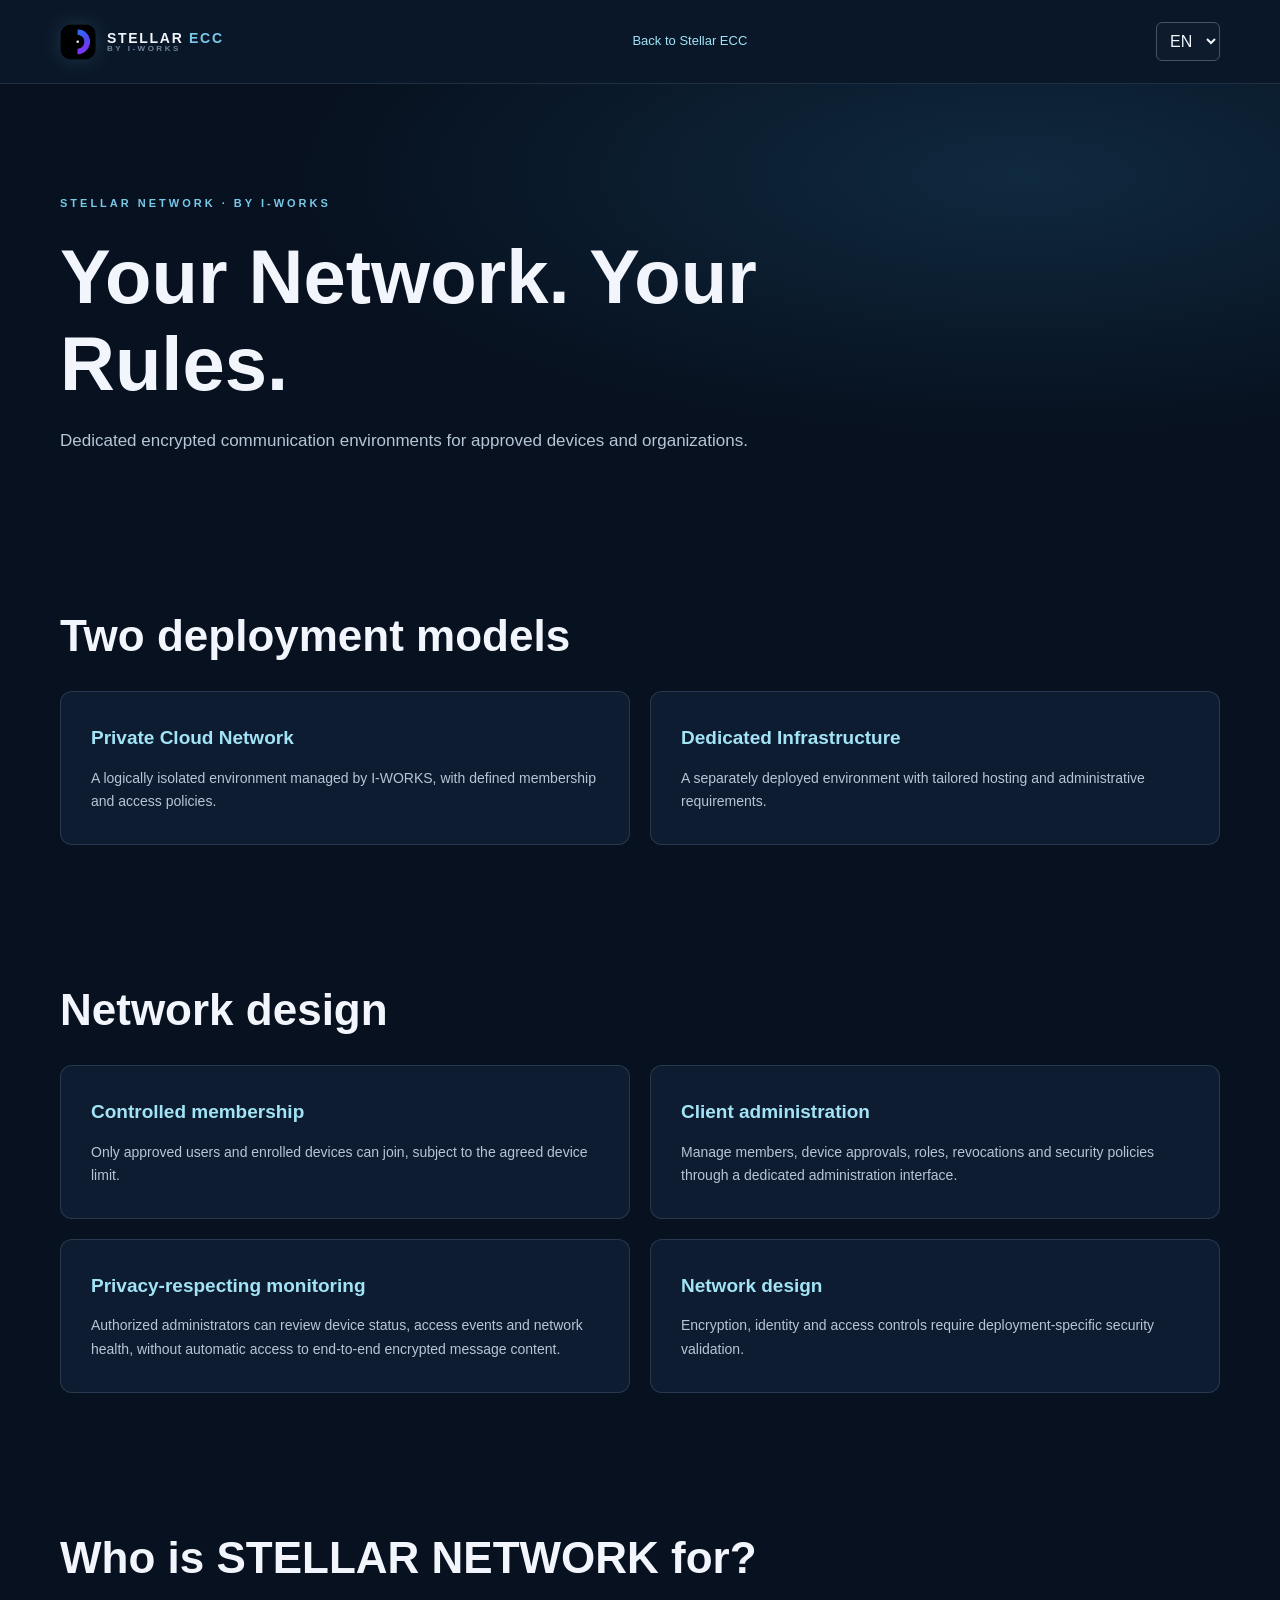
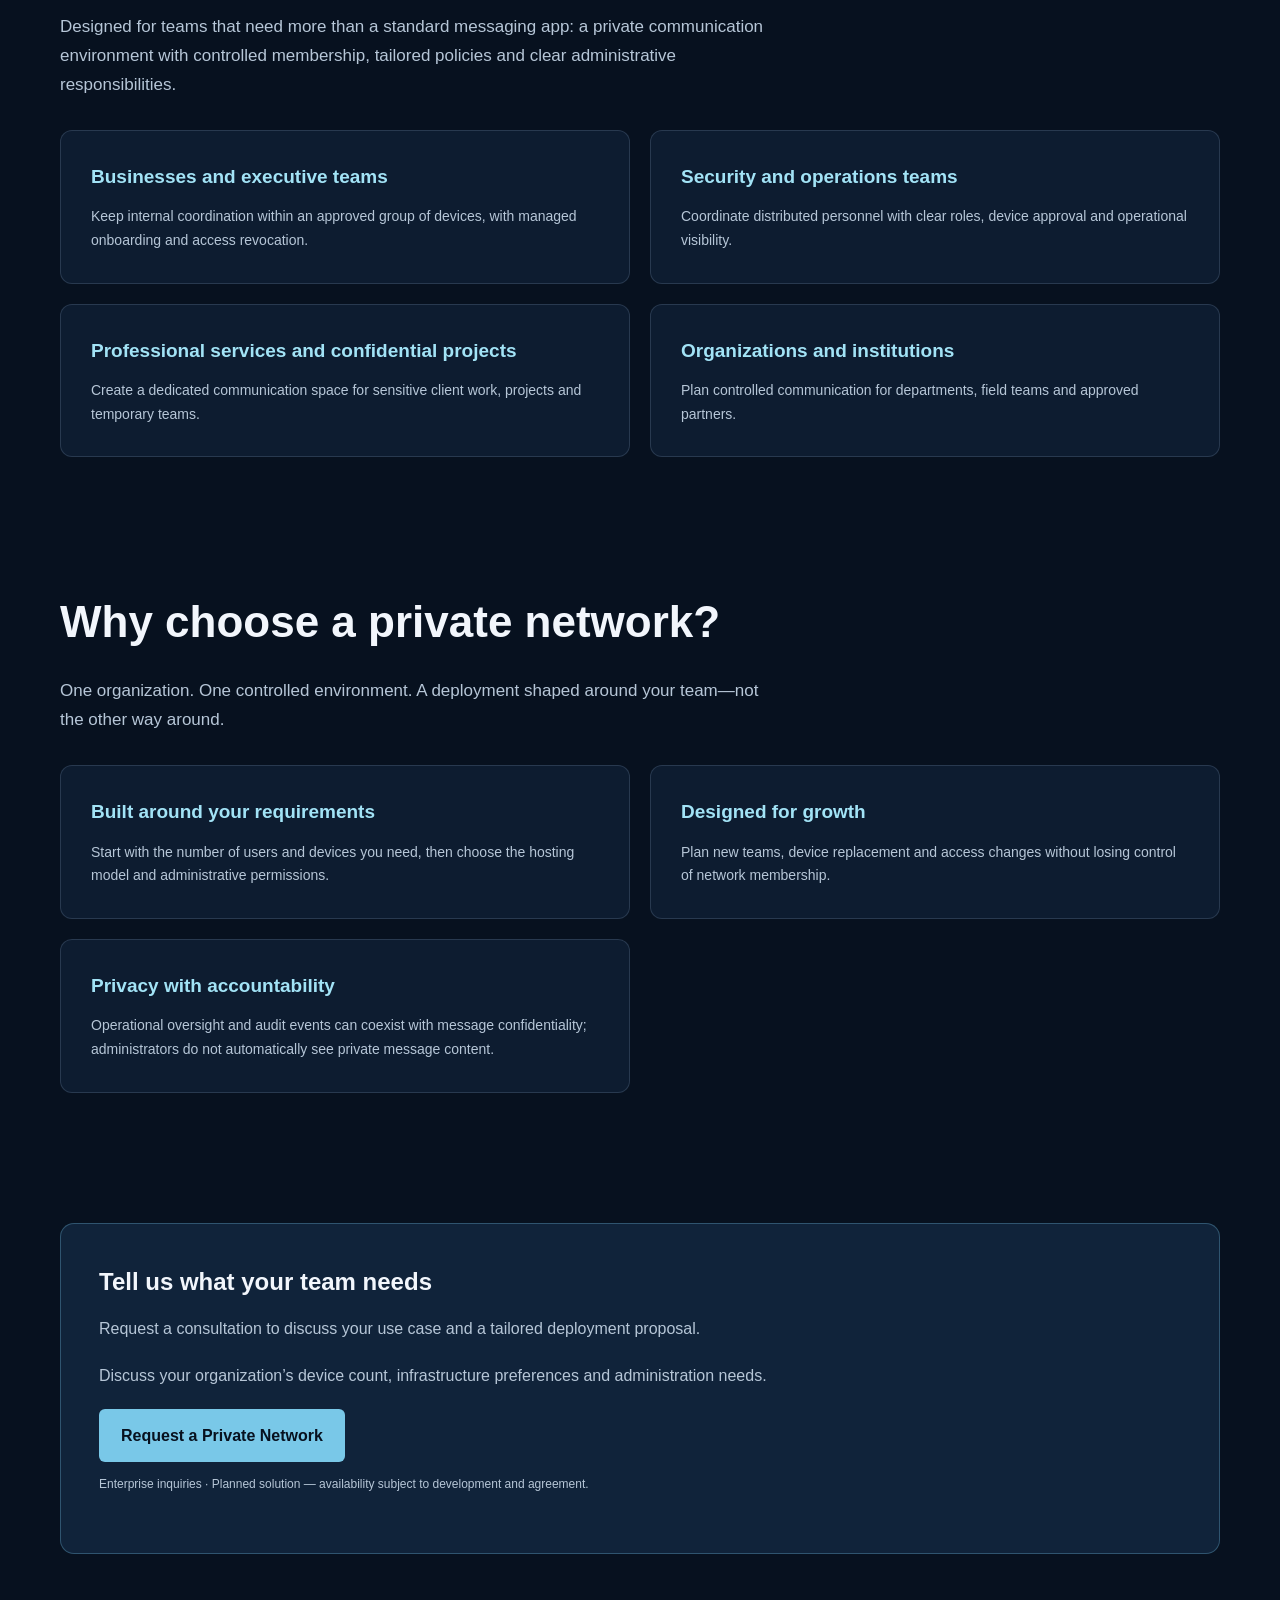
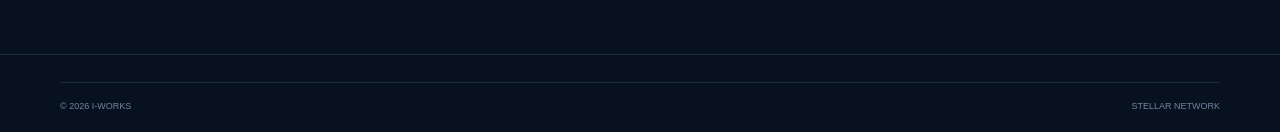
==== commit 56fd0d6f: "Refresh cached Stellar logo references" ====
--- a/network.html
+++ b/network.html
@@ -1,4 +1,4 @@
 <!doctype html>
-<html lang="en"><head><meta charset="utf-8"><meta name="viewport" content="width=device-width,initial-scale=1"><meta name="theme-color" content="#07111f"><meta name="description" content="STELLAR NETWORK — private encrypted communication environments by I-WORKS."><title>STELLAR NETWORK — I-WORKS</title><link rel="icon" type="image/png" href="stellar-logo.png"><link rel="stylesheet" href="styles.css"><style>
+<html lang="en"><head><meta charset="utf-8"><meta name="viewport" content="width=device-width,initial-scale=1"><meta name="theme-color" content="#07111f"><meta name="description" content="STELLAR NETWORK — private encrypted communication environments by I-WORKS."><title>STELLAR NETWORK — I-WORKS</title><link rel="icon" type="image/png" href="stellar-logo.png?v=2"><link rel="stylesheet" href="styles.css"><style>
 .network-page{min-height:100vh;background:#07111f;color:#f2f6fc}.network-header{border-bottom:1px solid rgba(163,190,220,.14);background:#0a1728}.network-top{display:flex;align-items:center;justify-content:space-between;gap:16px;padding:22px 0;flex-wrap:wrap}.network-back{color:#a2e3f6;font-size:13px}.network-hero{padding:110px 0 85px;background:radial-gradient(ellipse at 80% 20%,rgba(41,112,158,.25),transparent 50%)}.network-kicker{font-size:11px;letter-spacing:3px;color:#79c8e8;font-weight:700}.network-hero h1{font:700 clamp(40px,6vw,76px)/1.15 Manrope,sans-serif;margin:20px 0;max-width:850px}.network-intro{max-width:720px;color:#b6c6d7;font-size:17px}.network-section{padding:70px 0}.network-section h2{font:700 clamp(28px,4vw,44px) Manrope,sans-serif;margin-bottom:30px}.network-grid{display:grid;grid-template-columns:repeat(2,minmax(0,1fr));gap:20px}.network-card{border:1px solid rgba(163,190,220,.18);border-radius:12px;background:#0d1c30;padding:30px}.network-card h3{color:#a2e3f6;font-size:19px;margin-bottom:12px}.network-card p{color:#b6c6d7;font-size:14px}.network-cta{padding:60px 0 100px}.network-cta-inner{border:1px solid rgba(121,200,232,.3);border-radius:14px;padding:38px;background:#10233a}.network-cta-inner p{color:#b6c6d7;margin:12px 0 20px}.network-cta-inner a{display:inline-block;background:#79c8e8;color:#07111f;padding:13px 22px;border-radius:6px;font-weight:700}.network-notice{color:#9aabc0;font-size:12px;margin-top:22px}.network-select{background:#0d1b2d;color:#f2f6fc;border:1px solid #41546b;padding:9px;border-radius:6px}a:focus-visible,select:focus-visible{outline:3px solid #a2e3f6;outline-offset:3px}@media(max-width:700px){.network-hero{padding:75px 0}.network-grid{grid-template-columns:1fr}.network-card{padding:22px}.network-top{padding:18px 0}}
-</style></head><body class="network-page"><header class="network-header"><div class="container network-top"><a class="brand" href="index.html"><img class="brand-mark" src="stellar-logo.png" alt="" width="36" height="36" decoding="async"><span>STELLAR <b>ECC</b><small>BY I-WORKS</small></span></a><a class="network-back" href="index.html" data-n="back">Back to Stellar ECC</a><label><span class="sr-only">Language</span><select class="network-select" id="languageSelect" aria-label="Choose language"><option value="en">EN</option><option value="mk">МК</option><option value="sq">SQ</option><option value="ru">RU</option><option value="fr">FR</option><option value="it">IT</option></select></label></div></header><main><section class="network-hero"><div class="container"><p class="network-kicker">STELLAR NETWORK · BY I-WORKS</p><h1 data-n="hero"></h1><p class="network-intro" data-n="intro"></p></div></section><section class="network-section"><div class="container"><h2 data-n="models"></h2><div class="network-grid"><article class="network-card"><h3 data-n="cloud"></h3><p data-n="cloudText"></p></article><article class="network-card"><h3 data-n="dedicated"></h3><p data-n="dedicatedText"></p></article></div></div></section><section class="network-section"><div class="container"><h2 data-n="design"></h2><div class="network-grid"><article class="network-card"><h3 data-n="members"></h3><p data-n="membersText"></p></article><article class="network-card"><h3 data-n="admin"></h3><p data-n="adminText"></p></article><article class="network-card"><h3 data-n="monitor"></h3><p data-n="monitorText"></p></article><article class="network-card"><h3 data-n="design"></h3><p data-n="designText"></p></article></div></div></section><section class="network-section" id="audience"><div class="container"><h2 data-n="audienceTitle"></h2><p class="network-intro" data-n="audienceIntro"></p><div class="network-grid" style="margin-top:30px"><article class="network-card"><h3 data-n="aud1"></h3><p data-n="aud1Text"></p></article><article class="network-card"><h3 data-n="aud2"></h3><p data-n="aud2Text"></p></article><article class="network-card"><h3 data-n="aud3"></h3><p data-n="aud3Text"></p></article><article class="network-card"><h3 data-n="aud4"></h3><p data-n="aud4Text"></p></article></div></div></section><section class="network-section" id="benefits"><div class="container"><h2 data-n="whyTitle"></h2><p class="network-intro" data-n="whyIntro"></p><div class="network-grid" style="margin-top:30px"><article class="network-card"><h3 data-n="why1"></h3><p data-n="why1Text"></p></article><article class="network-card"><h3 data-n="why2"></h3><p data-n="why2Text"></p></article><article class="network-card"><h3 data-n="why3"></h3><p data-n="why3Text"></p></article></div></div></section><section class="network-cta"><div class="container"><div class="network-cta-inner"><h2 data-n="consultTitle"></h2><p data-n="consultText"></p><p data-n="requestText"></p><a href="mailto:contact@stellarecc.com?subject=STELLAR%20NETWORK%20Enterprise%20Inquiry" data-n="request"></a><p class="network-notice" data-n="notice"></p></div></div></section></main><footer class="site-footer"><div class="container footer-bottom"><span>© <span id="year"></span> I-WORKS</span><span>STELLAR NETWORK</span></div></footer><script src="network.js"></script></body></html>+</style></head><body class="network-page"><header class="network-header"><div class="container network-top"><a class="brand" href="index.html"><img class="brand-mark" src="stellar-logo.png?v=2" alt="" width="36" height="36" decoding="async"><span>STELLAR <b>ECC</b><small>BY I-WORKS</small></span></a><a class="network-back" href="index.html" data-n="back">Back to Stellar ECC</a><label><span class="sr-only">Language</span><select class="network-select" id="languageSelect" aria-label="Choose language"><option value="en">EN</option><option value="mk">МК</option><option value="sq">SQ</option><option value="ru">RU</option><option value="fr">FR</option><option value="it">IT</option></select></label></div></header><main><section class="network-hero"><div class="container"><p class="network-kicker">STELLAR NETWORK · BY I-WORKS</p><h1 data-n="hero"></h1><p class="network-intro" data-n="intro"></p></div></section><section class="network-section"><div class="container"><h2 data-n="models"></h2><div class="network-grid"><article class="network-card"><h3 data-n="cloud"></h3><p data-n="cloudText"></p></article><article class="network-card"><h3 data-n="dedicated"></h3><p data-n="dedicatedText"></p></article></div></div></section><section class="network-section"><div class="container"><h2 data-n="design"></h2><div class="network-grid"><article class="network-card"><h3 data-n="members"></h3><p data-n="membersText"></p></article><article class="network-card"><h3 data-n="admin"></h3><p data-n="adminText"></p></article><article class="network-card"><h3 data-n="monitor"></h3><p data-n="monitorText"></p></article><article class="network-card"><h3 data-n="design"></h3><p data-n="designText"></p></article></div></div></section><section class="network-section" id="audience"><div class="container"><h2 data-n="audienceTitle"></h2><p class="network-intro" data-n="audienceIntro"></p><div class="network-grid" style="margin-top:30px"><article class="network-card"><h3 data-n="aud1"></h3><p data-n="aud1Text"></p></article><article class="network-card"><h3 data-n="aud2"></h3><p data-n="aud2Text"></p></article><article class="network-card"><h3 data-n="aud3"></h3><p data-n="aud3Text"></p></article><article class="network-card"><h3 data-n="aud4"></h3><p data-n="aud4Text"></p></article></div></div></section><section class="network-section" id="benefits"><div class="container"><h2 data-n="whyTitle"></h2><p class="network-intro" data-n="whyIntro"></p><div class="network-grid" style="margin-top:30px"><article class="network-card"><h3 data-n="why1"></h3><p data-n="why1Text"></p></article><article class="network-card"><h3 data-n="why2"></h3><p data-n="why2Text"></p></article><article class="network-card"><h3 data-n="why3"></h3><p data-n="why3Text"></p></article></div></div></section><section class="network-cta"><div class="container"><div class="network-cta-inner"><h2 data-n="consultTitle"></h2><p data-n="consultText"></p><p data-n="requestText"></p><a href="mailto:contact@stellarecc.com?subject=STELLAR%20NETWORK%20Enterprise%20Inquiry" data-n="request"></a><p class="network-notice" data-n="notice"></p></div></div></section></main><footer class="site-footer"><div class="container footer-bottom"><span>© <span id="year"></span> I-WORKS</span><span>STELLAR NETWORK</span></div></footer><script src="network.js"></script></body></html>
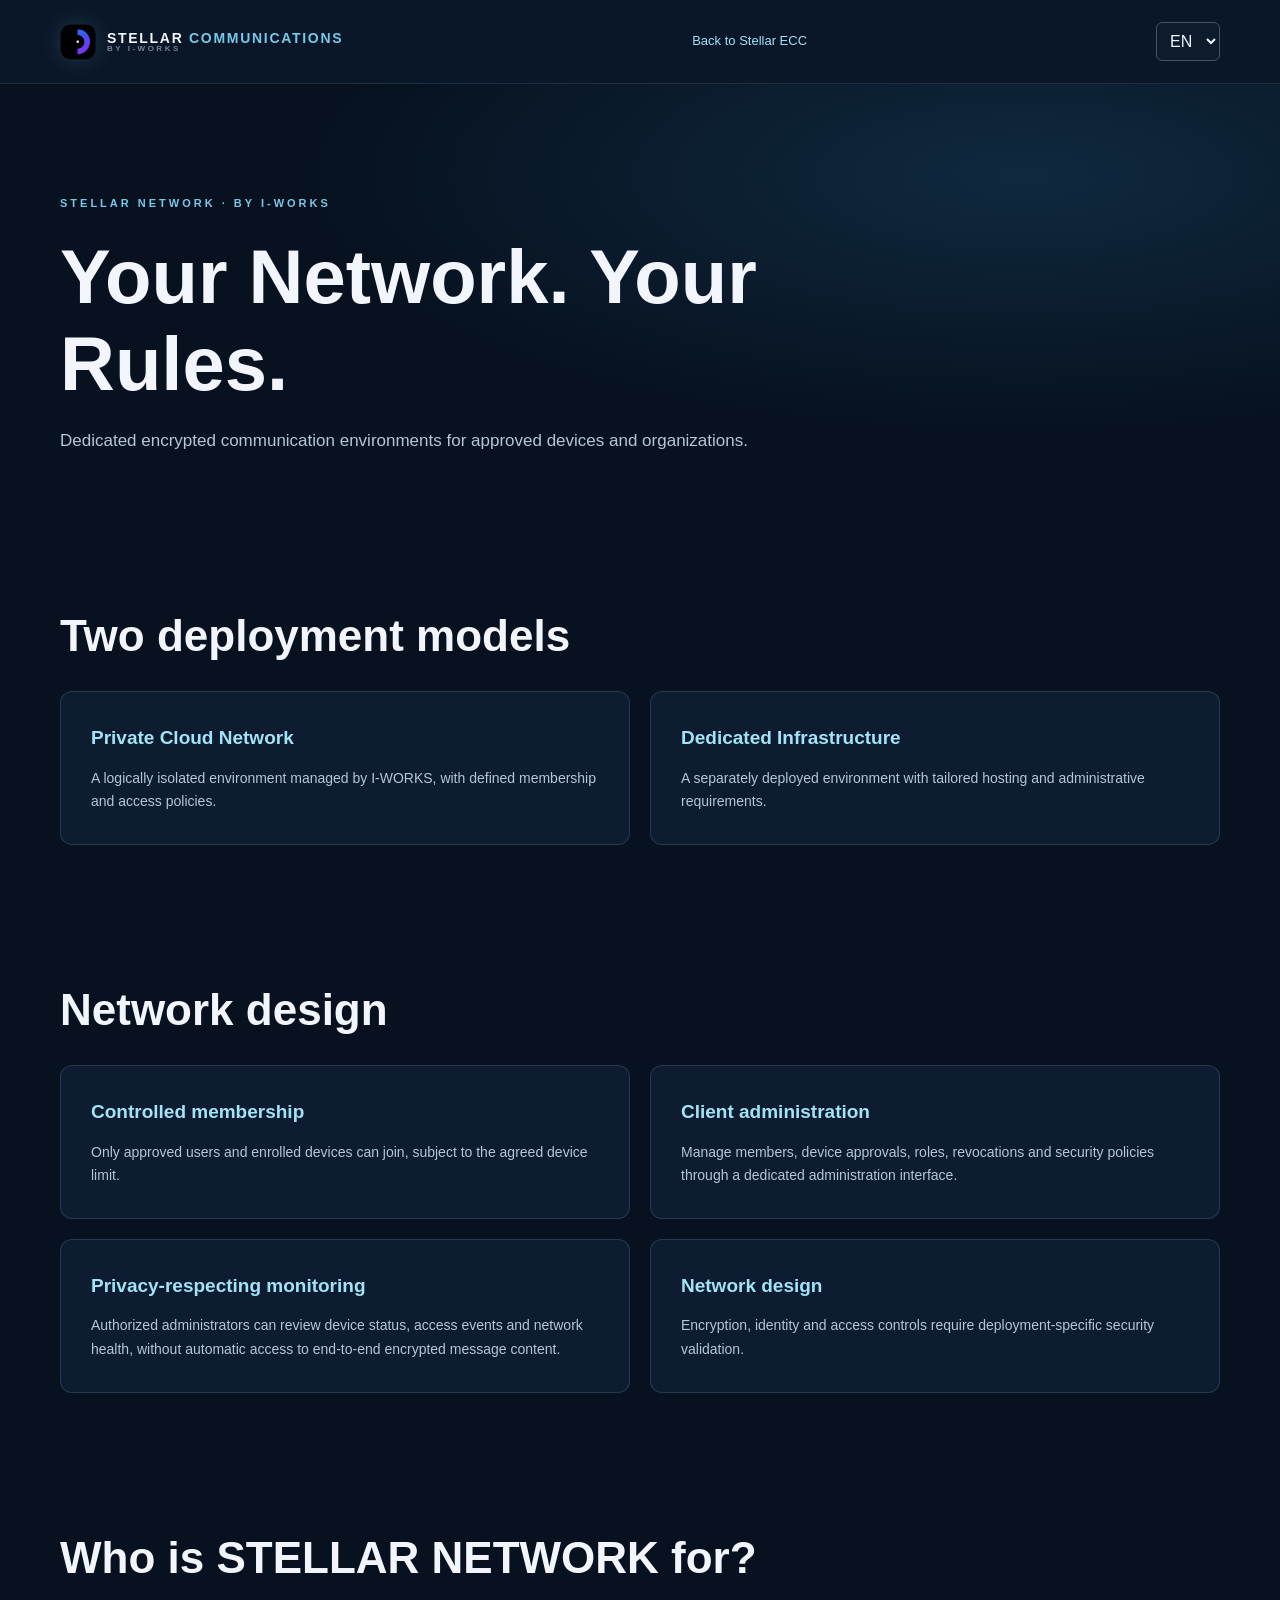
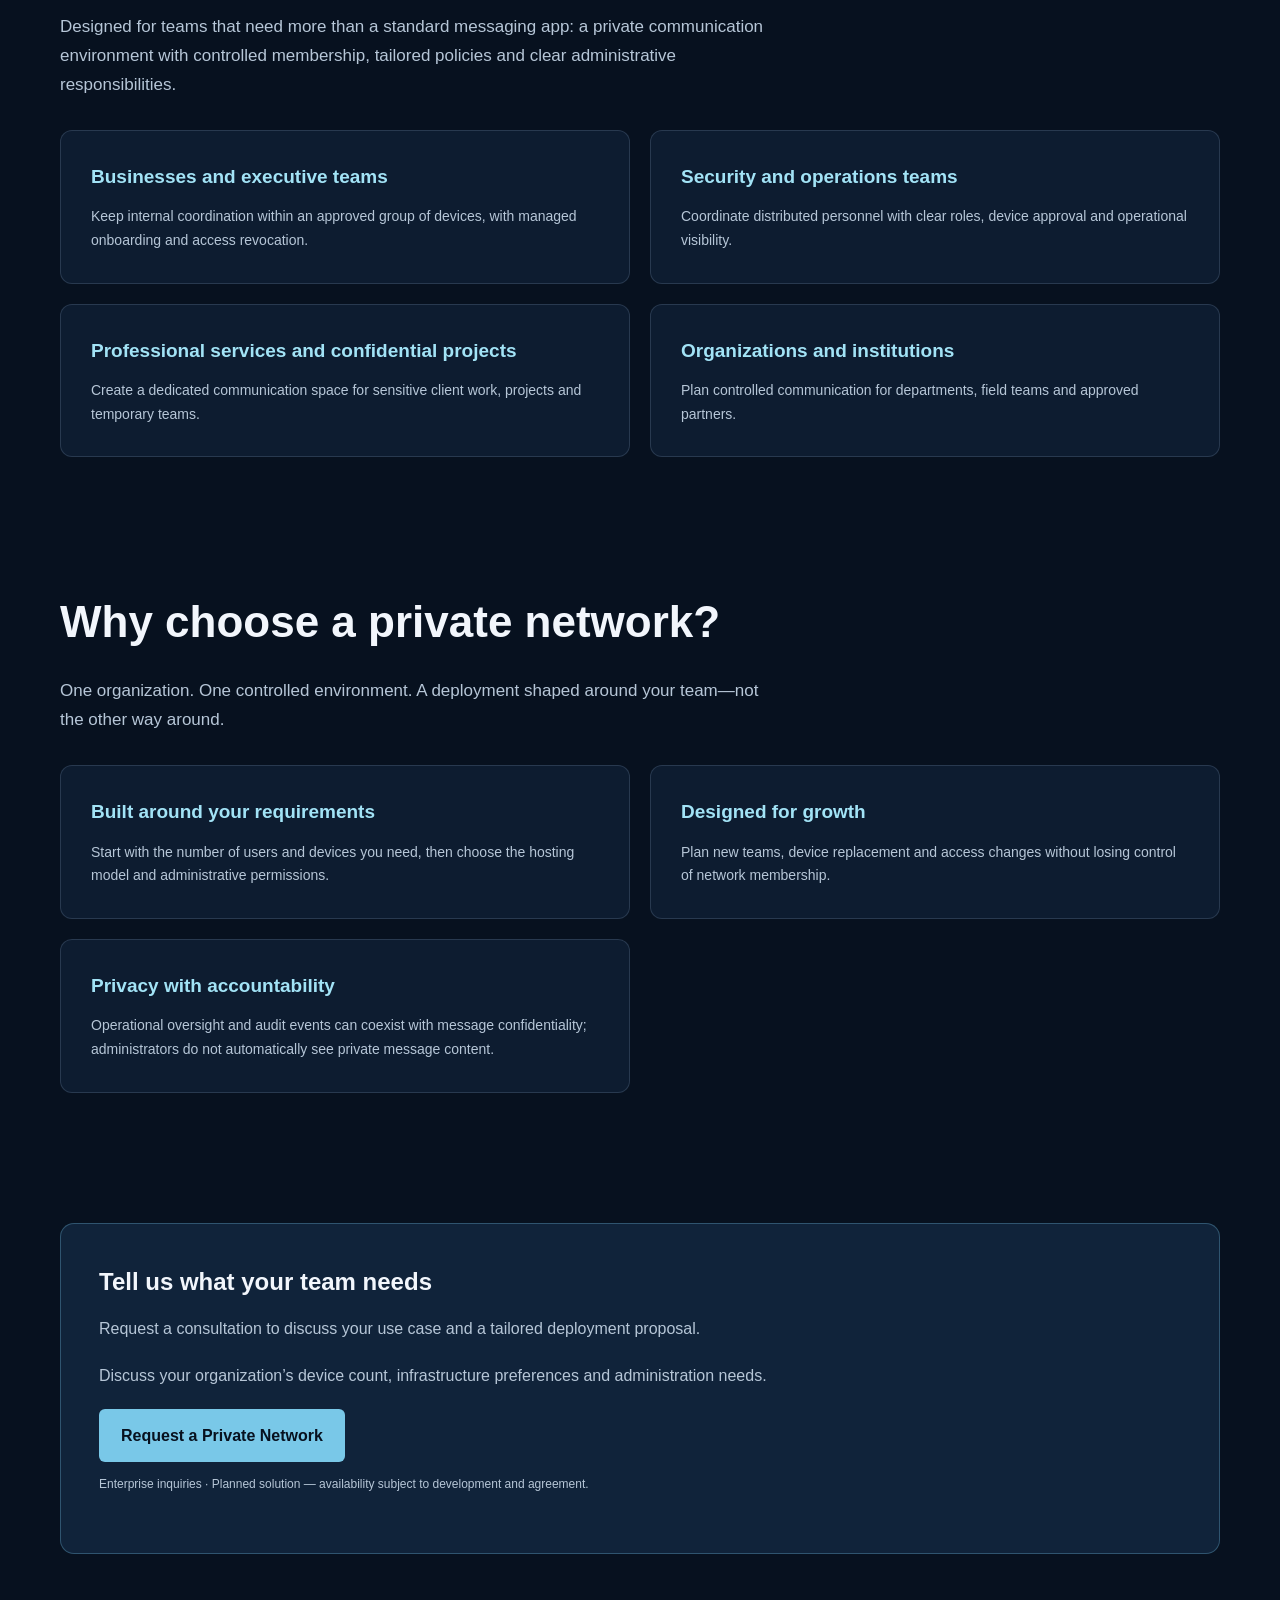
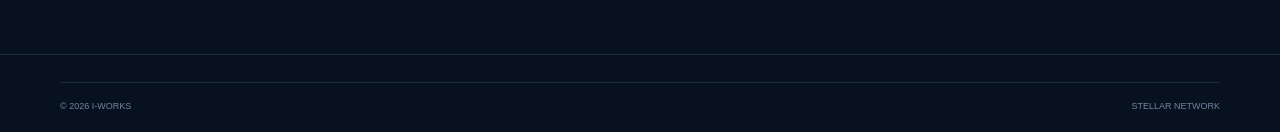
==== commit 4ce901cc: "Rename Stellar header brand to Communications" ====
--- a/network.html
+++ b/network.html
@@ -1,4 +1,4 @@
 <!doctype html>
 <html lang="en"><head><meta charset="utf-8"><meta name="viewport" content="width=device-width,initial-scale=1"><meta name="theme-color" content="#07111f"><meta name="description" content="STELLAR NETWORK — private encrypted communication environments by I-WORKS."><title>STELLAR NETWORK — I-WORKS</title><link rel="icon" type="image/png" href="stellar-logo.png?v=2"><link rel="stylesheet" href="styles.css"><style>
 .network-page{min-height:100vh;background:#07111f;color:#f2f6fc}.network-header{border-bottom:1px solid rgba(163,190,220,.14);background:#0a1728}.network-top{display:flex;align-items:center;justify-content:space-between;gap:16px;padding:22px 0;flex-wrap:wrap}.network-back{color:#a2e3f6;font-size:13px}.network-hero{padding:110px 0 85px;background:radial-gradient(ellipse at 80% 20%,rgba(41,112,158,.25),transparent 50%)}.network-kicker{font-size:11px;letter-spacing:3px;color:#79c8e8;font-weight:700}.network-hero h1{font:700 clamp(40px,6vw,76px)/1.15 Manrope,sans-serif;margin:20px 0;max-width:850px}.network-intro{max-width:720px;color:#b6c6d7;font-size:17px}.network-section{padding:70px 0}.network-section h2{font:700 clamp(28px,4vw,44px) Manrope,sans-serif;margin-bottom:30px}.network-grid{display:grid;grid-template-columns:repeat(2,minmax(0,1fr));gap:20px}.network-card{border:1px solid rgba(163,190,220,.18);border-radius:12px;background:#0d1c30;padding:30px}.network-card h3{color:#a2e3f6;font-size:19px;margin-bottom:12px}.network-card p{color:#b6c6d7;font-size:14px}.network-cta{padding:60px 0 100px}.network-cta-inner{border:1px solid rgba(121,200,232,.3);border-radius:14px;padding:38px;background:#10233a}.network-cta-inner p{color:#b6c6d7;margin:12px 0 20px}.network-cta-inner a{display:inline-block;background:#79c8e8;color:#07111f;padding:13px 22px;border-radius:6px;font-weight:700}.network-notice{color:#9aabc0;font-size:12px;margin-top:22px}.network-select{background:#0d1b2d;color:#f2f6fc;border:1px solid #41546b;padding:9px;border-radius:6px}a:focus-visible,select:focus-visible{outline:3px solid #a2e3f6;outline-offset:3px}@media(max-width:700px){.network-hero{padding:75px 0}.network-grid{grid-template-columns:1fr}.network-card{padding:22px}.network-top{padding:18px 0}}
-</style></head><body class="network-page"><header class="network-header"><div class="container network-top"><a class="brand" href="index.html"><img class="brand-mark" src="stellar-logo.png?v=2" alt="" width="36" height="36" decoding="async"><span>STELLAR <b>ECC</b><small>BY I-WORKS</small></span></a><a class="network-back" href="index.html" data-n="back">Back to Stellar ECC</a><label><span class="sr-only">Language</span><select class="network-select" id="languageSelect" aria-label="Choose language"><option value="en">EN</option><option value="mk">МК</option><option value="sq">SQ</option><option value="ru">RU</option><option value="fr">FR</option><option value="it">IT</option></select></label></div></header><main><section class="network-hero"><div class="container"><p class="network-kicker">STELLAR NETWORK · BY I-WORKS</p><h1 data-n="hero"></h1><p class="network-intro" data-n="intro"></p></div></section><section class="network-section"><div class="container"><h2 data-n="models"></h2><div class="network-grid"><article class="network-card"><h3 data-n="cloud"></h3><p data-n="cloudText"></p></article><article class="network-card"><h3 data-n="dedicated"></h3><p data-n="dedicatedText"></p></article></div></div></section><section class="network-section"><div class="container"><h2 data-n="design"></h2><div class="network-grid"><article class="network-card"><h3 data-n="members"></h3><p data-n="membersText"></p></article><article class="network-card"><h3 data-n="admin"></h3><p data-n="adminText"></p></article><article class="network-card"><h3 data-n="monitor"></h3><p data-n="monitorText"></p></article><article class="network-card"><h3 data-n="design"></h3><p data-n="designText"></p></article></div></div></section><section class="network-section" id="audience"><div class="container"><h2 data-n="audienceTitle"></h2><p class="network-intro" data-n="audienceIntro"></p><div class="network-grid" style="margin-top:30px"><article class="network-card"><h3 data-n="aud1"></h3><p data-n="aud1Text"></p></article><article class="network-card"><h3 data-n="aud2"></h3><p data-n="aud2Text"></p></article><article class="network-card"><h3 data-n="aud3"></h3><p data-n="aud3Text"></p></article><article class="network-card"><h3 data-n="aud4"></h3><p data-n="aud4Text"></p></article></div></div></section><section class="network-section" id="benefits"><div class="container"><h2 data-n="whyTitle"></h2><p class="network-intro" data-n="whyIntro"></p><div class="network-grid" style="margin-top:30px"><article class="network-card"><h3 data-n="why1"></h3><p data-n="why1Text"></p></article><article class="network-card"><h3 data-n="why2"></h3><p data-n="why2Text"></p></article><article class="network-card"><h3 data-n="why3"></h3><p data-n="why3Text"></p></article></div></div></section><section class="network-cta"><div class="container"><div class="network-cta-inner"><h2 data-n="consultTitle"></h2><p data-n="consultText"></p><p data-n="requestText"></p><a href="mailto:contact@stellarecc.com?subject=STELLAR%20NETWORK%20Enterprise%20Inquiry" data-n="request"></a><p class="network-notice" data-n="notice"></p></div></div></section></main><footer class="site-footer"><div class="container footer-bottom"><span>© <span id="year"></span> I-WORKS</span><span>STELLAR NETWORK</span></div></footer><script src="network.js"></script></body></html>+</style></head><body class="network-page"><header class="network-header"><div class="container network-top"><a class="brand" href="index.html"><img class="brand-mark" src="stellar-logo.png?v=2" alt="" width="36" height="36" decoding="async"><span>STELLAR <b>COMMUNICATIONS</b><small>BY I-WORKS</small></span></a><a class="network-back" href="index.html" data-n="back">Back to Stellar ECC</a><label><span class="sr-only">Language</span><select class="network-select" id="languageSelect" aria-label="Choose language"><option value="en">EN</option><option value="mk">МК</option><option value="sq">SQ</option><option value="ru">RU</option><option value="fr">FR</option><option value="it">IT</option></select></label></div></header><main><section class="network-hero"><div class="container"><p class="network-kicker">STELLAR NETWORK · BY I-WORKS</p><h1 data-n="hero"></h1><p class="network-intro" data-n="intro"></p></div></section><section class="network-section"><div class="container"><h2 data-n="models"></h2><div class="network-grid"><article class="network-card"><h3 data-n="cloud"></h3><p data-n="cloudText"></p></article><article class="network-card"><h3 data-n="dedicated"></h3><p data-n="dedicatedText"></p></article></div></div></section><section class="network-section"><div class="container"><h2 data-n="design"></h2><div class="network-grid"><article class="network-card"><h3 data-n="members"></h3><p data-n="membersText"></p></article><article class="network-card"><h3 data-n="admin"></h3><p data-n="adminText"></p></article><article class="network-card"><h3 data-n="monitor"></h3><p data-n="monitorText"></p></article><article class="network-card"><h3 data-n="design"></h3><p data-n="designText"></p></article></div></div></section><section class="network-section" id="audience"><div class="container"><h2 data-n="audienceTitle"></h2><p class="network-intro" data-n="audienceIntro"></p><div class="network-grid" style="margin-top:30px"><article class="network-card"><h3 data-n="aud1"></h3><p data-n="aud1Text"></p></article><article class="network-card"><h3 data-n="aud2"></h3><p data-n="aud2Text"></p></article><article class="network-card"><h3 data-n="aud3"></h3><p data-n="aud3Text"></p></article><article class="network-card"><h3 data-n="aud4"></h3><p data-n="aud4Text"></p></article></div></div></section><section class="network-section" id="benefits"><div class="container"><h2 data-n="whyTitle"></h2><p class="network-intro" data-n="whyIntro"></p><div class="network-grid" style="margin-top:30px"><article class="network-card"><h3 data-n="why1"></h3><p data-n="why1Text"></p></article><article class="network-card"><h3 data-n="why2"></h3><p data-n="why2Text"></p></article><article class="network-card"><h3 data-n="why3"></h3><p data-n="why3Text"></p></article></div></div></section><section class="network-cta"><div class="container"><div class="network-cta-inner"><h2 data-n="consultTitle"></h2><p data-n="consultText"></p><p data-n="requestText"></p><a href="mailto:contact@stellarecc.com?subject=STELLAR%20NETWORK%20Enterprise%20Inquiry" data-n="request"></a><p class="network-notice" data-n="notice"></p></div></div></section></main><footer class="site-footer"><div class="container footer-bottom"><span>© <span id="year"></span> I-WORKS</span><span>STELLAR NETWORK</span></div></footer><script src="network.js"></script></body></html>
